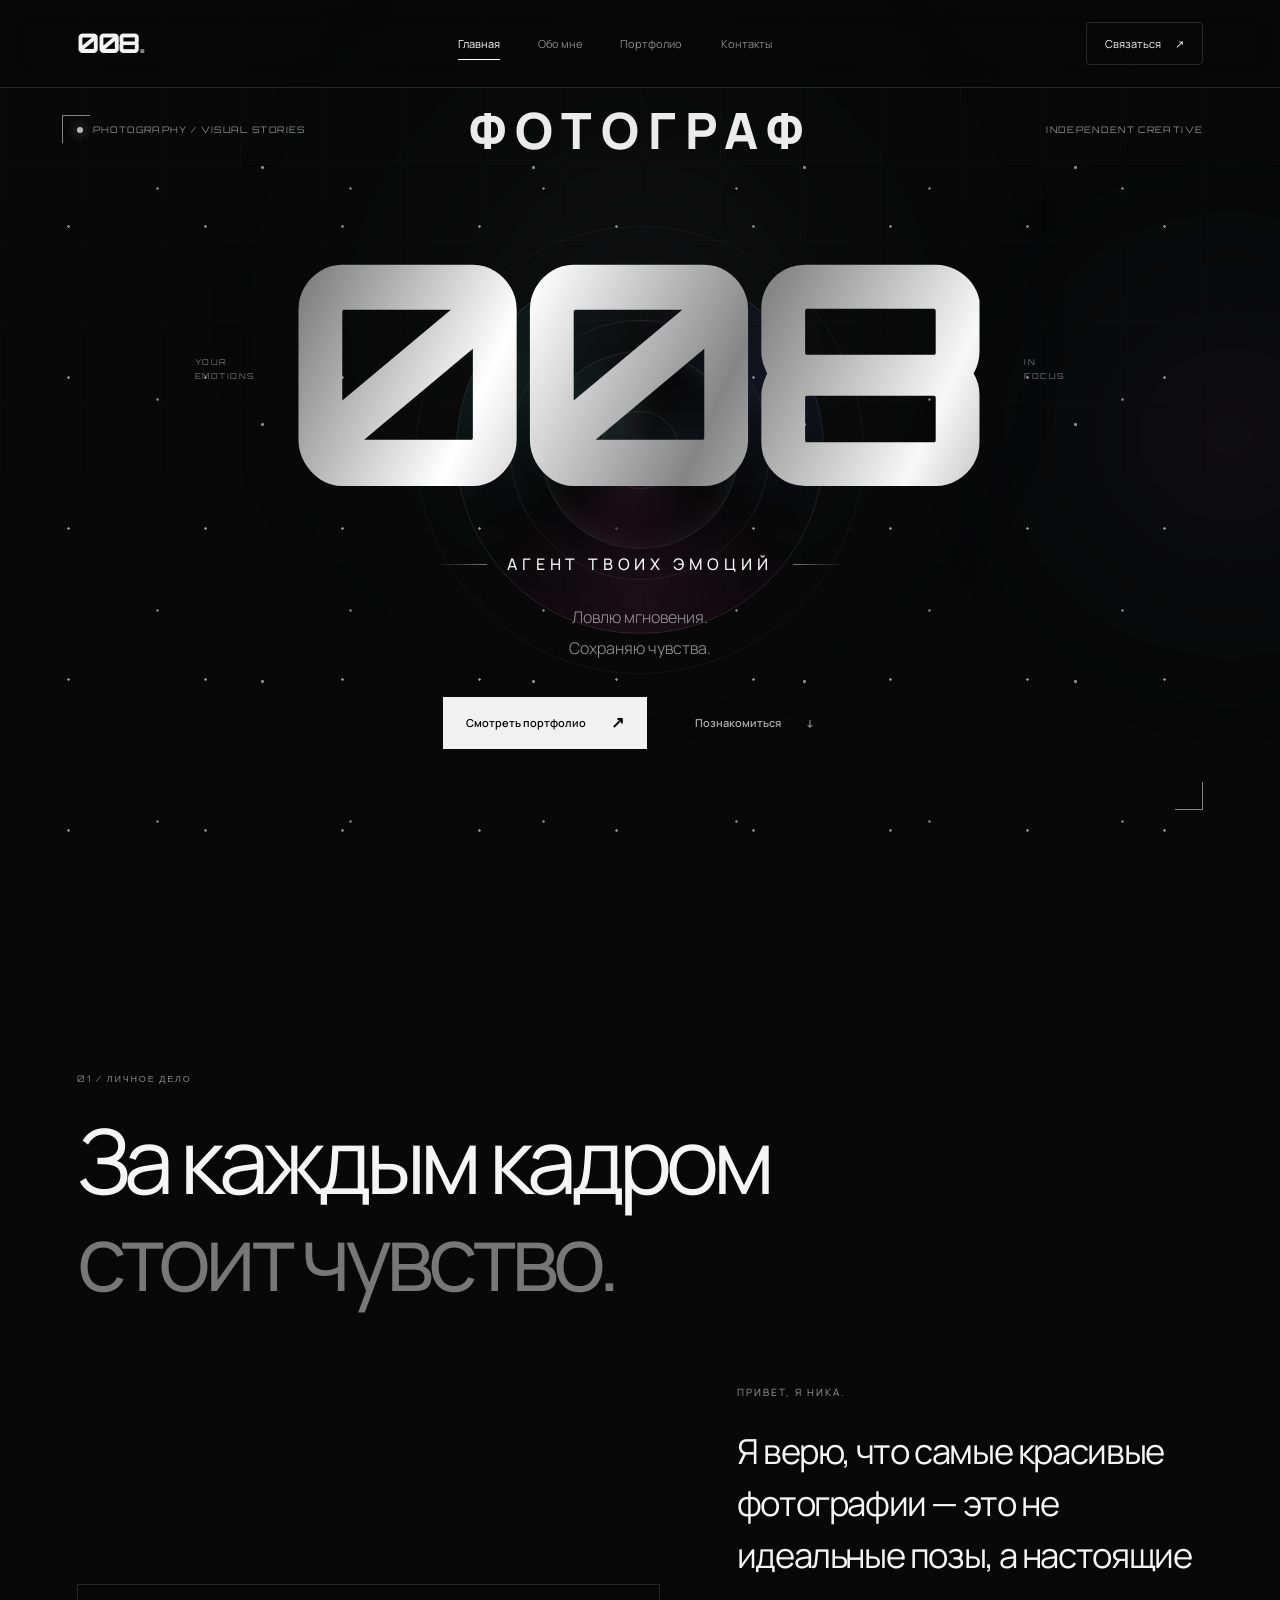
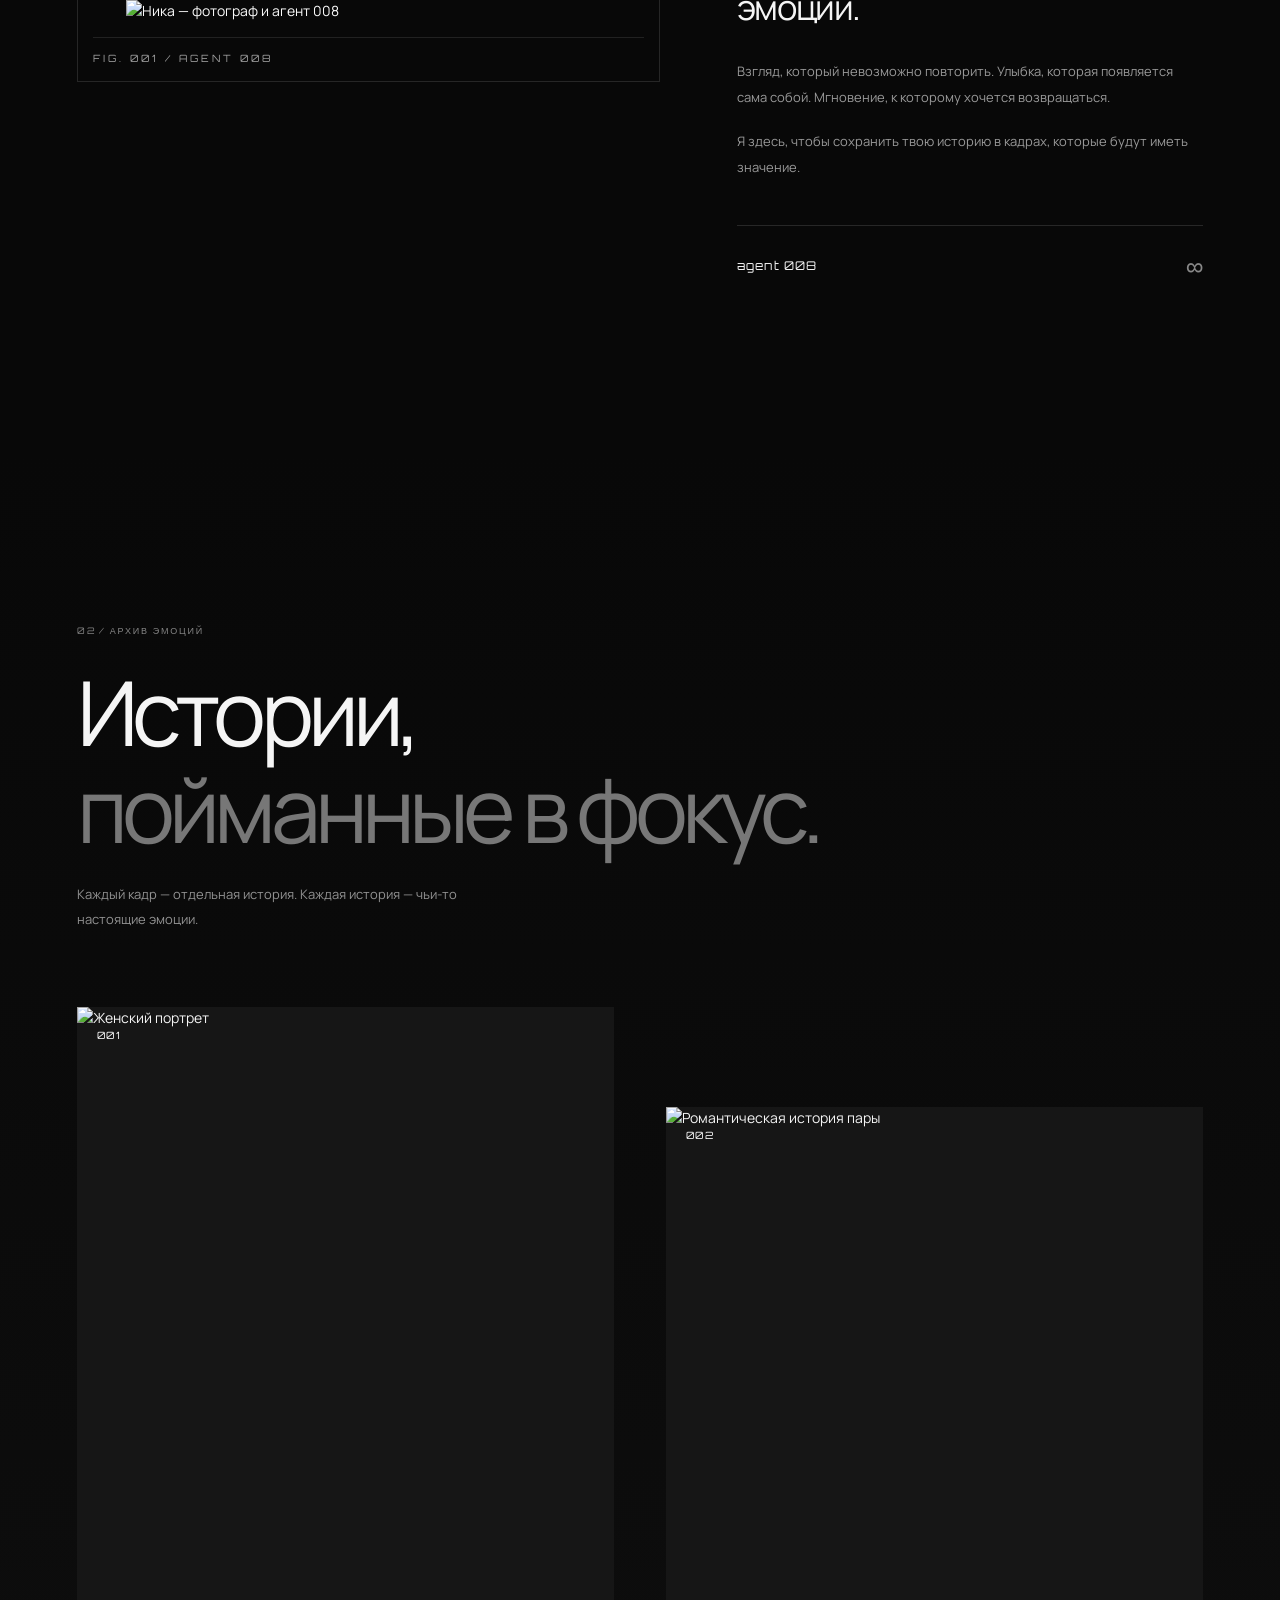
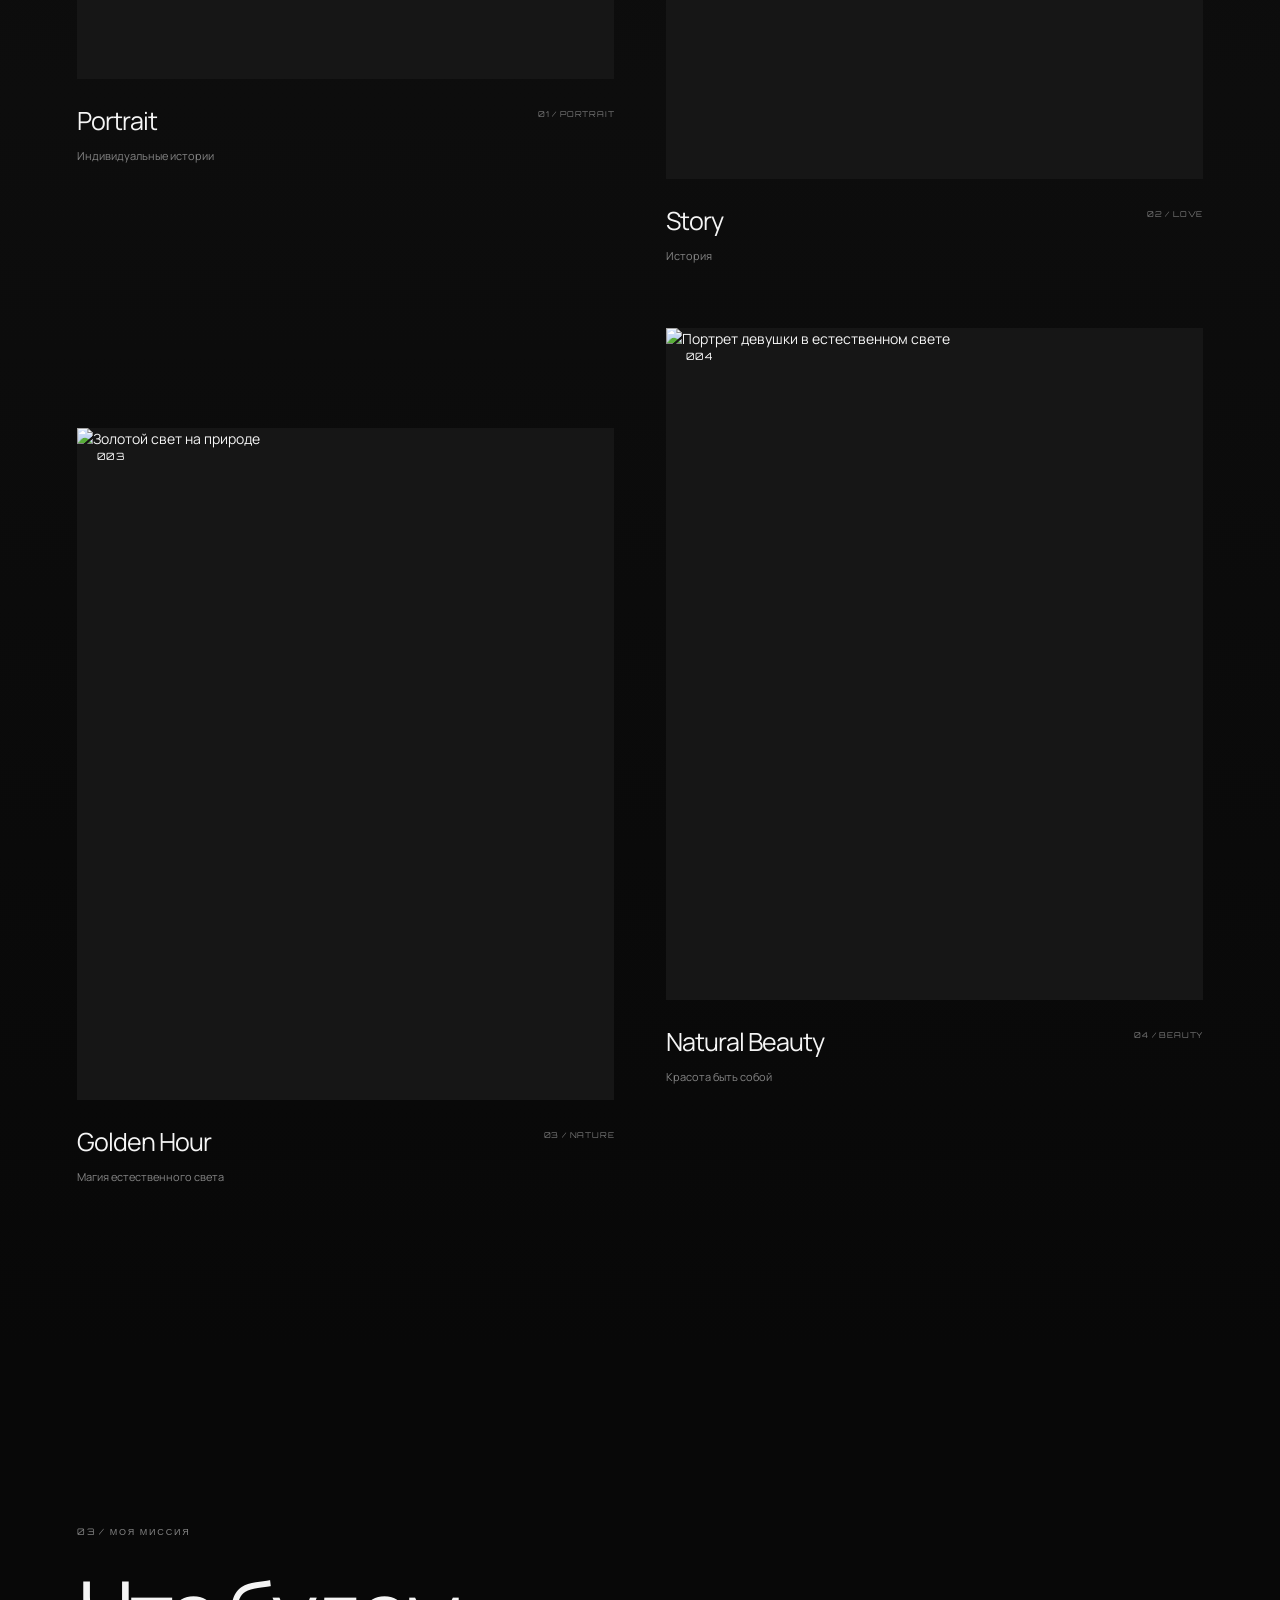
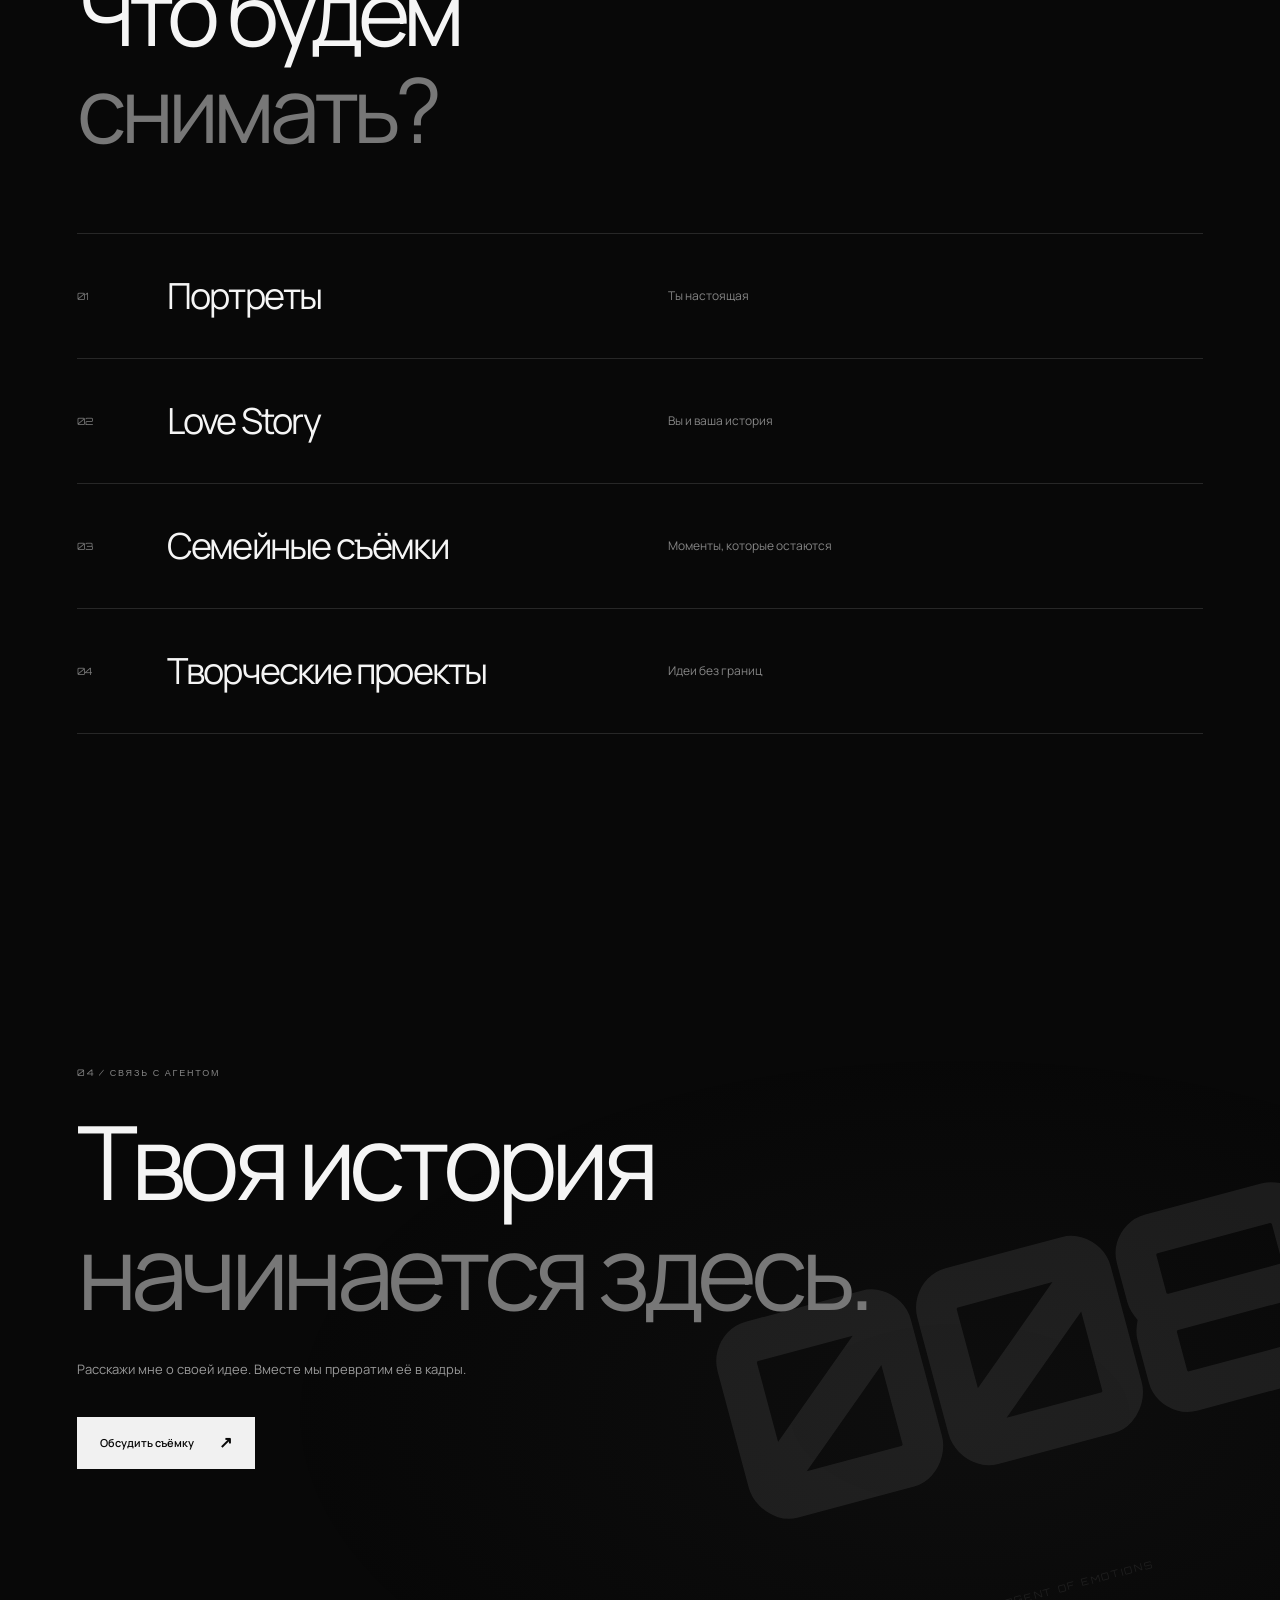
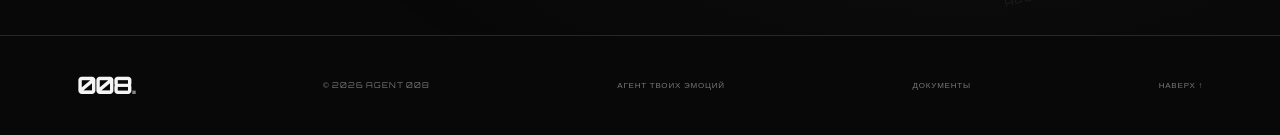
==== index.html @ 6557b05f "Add files via upload" ====
<!DOCTYPE html>
<html lang="ru">
<head>
    <meta charset="UTF-8">
    <meta name="viewport" content="width=device-width, initial-scale=1.0">

    <meta
        name="description"
        content="008 — Агент твоих эмоций. Фотография, портреты и истории в кадре."
    >

    <meta name="theme-color" content="#080808">

    <title>008 — Агент твоих эмоций</title>

    <link rel="stylesheet" href="style.css">

    <!-- ЭФФЕКТ ПРЕДПРОСМОТРА ФОТОГРАФИЙ -->
    <style>
        .portfolio .photo-card__image {
            overflow: hidden;
        }

        .portfolio .photo-card__image img {
            display: block;
            transform: scale(1);
            filter: none !important;
            opacity: 1 !important;
            transition: transform 0.5s cubic-bezier(0.2, 0.7, 0.2, 1);
        }

        /* Убираем затемняющий слой, если он предусмотрен стилями */
        .portfolio .photo-card__image::after {
            opacity: 0 !important;
        }

        /* Увеличение только при наведении мыши */
        @media (hover: hover) and (pointer: fine) {
            .portfolio .photo-card:hover .photo-card__image img {
                transform: scale(1.035);
                filter: none !important;
                opacity: 1 !important;
            }
        }

        /* На сенсорных устройствах эффект отключён */
        @media (hover: none), (pointer: coarse) {
            .portfolio .photo-card__image img {
                transform: none !important;
                filter: none !important;
                opacity: 1 !important;
                transition: none;
            }
        }
    </style>

    <!-- ШРИФТЫ -->
    <link rel="preconnect" href="https://fonts.googleapis.com">
    <link rel="preconnect" href="https://fonts.gstatic.com" crossorigin>

    <link
        href="https://fonts.googleapis.com/css2?family=Manrope:wght@300;400;500;600;700;800&family=Orbitron:wght@400;500;600;700;800&display=swap"
        rel="stylesheet"
    >

    <script src="script.js" defer></script>
</head>

<body>

    <!-- КОСМИЧЕСКИЙ ФОН -->
    <div class="space-background" aria-hidden="true">
        <div class="space-stars"></div>
        <div class="space-glow"></div>
        <div class="comets-container"></div>
    </div>

    <!-- ЭКРАН ЗАГРУЗКИ -->
    <div class="loader" id="loader" aria-hidden="true">
        <div class="loader__content">
            <span class="loader__number">008</span>
            <div class="loader__line"></div>
            <span class="loader__text">ИНИЦИАЛИЗАЦИЯ ОБЪЕКТИВА</span>
        </div>
    </div>

    <!-- СВЕТОВОЙ ЭФФЕКТ -->
    <div class="ambient-light" aria-hidden="true"></div>

    <div id="pageShell">

        <!-- ШАПКА САЙТА -->
        <header class="header" id="header">

            <a href="#home" class="header__logo" aria-label="008 — Главная">
                008<span>.</span>
            </a>

            <nav class="navigation" id="navigation">
                <a href="#home" class="navigation__link active">Главная</a>
                <a href="#about" class="navigation__link">Обо мне</a>
                <a href="portfolio.html" class="navigation__link">Портфолио</a>
                <a href="contact.html" class="navigation__link">Контакты</a>
            </nav>

            <a href="contact.html" class="header__button">
                Связаться <span>↗</span>
            </a>

            <button
                class="menu-toggle"
                id="menuToggle"
                aria-label="Открыть меню"
                aria-expanded="false"
                aria-controls="navigation"
            >
                <span></span>
                <span></span>
            </button>

        </header>

        <main>

            <!-- ГЛАВНЫЙ ЭКРАН -->
            <section class="hero" id="home">

                <div class="hero__grid" aria-hidden="true"></div>

                <div class="hero__corner hero__corner--left"></div>
                <div class="hero__corner hero__corner--right"></div>

                <div class="hero__topline reveal">

                    <span class="status">
                        <span class="status__dot"></span>
                        PHOTOGRAPHY / VISUAL STORIES
                    </span>

                    <span class="hero__profession">ФОТОГРАФ</span>

                    <span class="hero__edition">
                        INDEPENDENT CREATIVE
                    </span>

                </div>

                <div class="hero__main">

                    <div class="hero__number-wrap">

                        <span class="hero__side-note hero__side-note--left">
                            YOUR<br>EMOTIONS
                        </span>

                        <h1 class="hero__number" aria-label="Ноль ноль восемь">
                            008
                        </h1>

                        <span class="hero__side-note hero__side-note--right">
                            IN<br>FOCUS
                        </span>

                        <div class="hero__lens-flare" aria-hidden="true"></div>

                    </div>

                    <div class="hero__signature reveal">
                        <span class="hero__signature-line"></span>
                        <p>АГЕНТ ТВОИХ ЭМОЦИЙ</p>
                        <span class="hero__signature-line"></span>
                    </div>

                    <p class="hero__description reveal">
                        Ловлю мгновения.<br>
                        Сохраняю чувства.
                    </p>

                    <div class="hero__actions reveal">

                        <a href="#portfolio" class="button button--primary">
                            <span>Смотреть портфолио</span>
                            <span class="button__icon">↗</span>
                        </a>

                        <a href="#about" class="button button--text">
                            Познакомиться <span>↓</span>
                        </a>

                    </div>

                </div>

                <div class="lens" aria-hidden="true">

                    <div class="lens__ring lens__ring--outer"></div>
                    <div class="lens__ring lens__ring--middle"></div>
                    <div class="lens__ring lens__ring--inner"></div>

                    <div class="lens__glass">
                        <div class="lens__reflection"></div>
                        <div class="lens__iris"></div>
                    </div>

                    <div class="lens__spark"></div>

                </div>

                <div class="hero__bottomline reveal">

                    <span>MISSION № 008</span>

                    <a href="#portfolio" class="scroll-indicator">
                        <span>ЛИСТАЙ ВНИЗ</span>
                        <span class="scroll-indicator__arrow">↓</span>
                    </a>

                    <span>CAPTURE THE MOMENT</span>

                </div>

            </section>

            <!-- О БРЕНДЕ -->
            <section class="about section" id="about">

                <div class="section__heading reveal">

                    <span class="eyebrow">01 / ЛИЧНОЕ ДЕЛО</span>

                    <h2>
                        За каждым кадром<br>
                        <span>стоит чувство.</span>
                    </h2>

                </div>

                <div class="about__content">

                    <div class="about__visual reveal">

                        <div class="about__frame">

                            <img
                                class="about__photo"
                                src="images/agent.png"
                                alt="Ника — фотограф и агент 008"
                                loading="lazy"
                            >

                            <span class="about__frame-label">
                                FIG. 001 / AGENT 008
                            </span>

                        </div>

                    </div>

                    <div class="about__text reveal">

                        <span class="about__small-title">
                            ПРИВЕТ, Я НИКА.
                        </span>

                        <p class="about__lead">
                            Я верю, что самые красивые фотографии —
                            это не идеальные позы, а настоящие эмоции.
                        </p>

                        <p class="about__paragraph">
                            Взгляд, который невозможно повторить.
                            Улыбка, которая появляется сама собой.
                            Мгновение, к которому хочется возвращаться.
                        </p>

                        <p class="about__paragraph">
                            Я здесь, чтобы сохранить твою историю
                            в кадрах, которые будут иметь значение.
                        </p>

                        <div class="about__signature">
                            <span>agent 008</span>
                            <span class="about__signature-symbol">∞</span>
                        </div>

                    </div>

                </div>

            </section>

            <!-- ПОРТФОЛИО -->
            <section class="portfolio section" id="portfolio">

                <div class="section__heading reveal">

                    <span class="eyebrow">02 / АРХИВ ЭМОЦИЙ</span>

                    <h2>
                        Истории,<br>
                        <span>пойманные в фокус.</span>
                    </h2>

                    <p class="section__description">
                        Каждый кадр — отдельная история.
                        Каждая история — чьи-то настоящие эмоции.
                    </p>

                </div>

                <div class="portfolio__grid">

                    <!-- ФОТОГРАФИЯ 1 -->
                    <article class="photo-card photo-card--large reveal">

                        <div class="photo-card__image">

                            <img
                                src="images/1.png"
                                alt="Женский портрет"
                                loading="lazy"
                            >

                            <span class="photo-card__index">001</span>

                        </div>

                        <div class="photo-card__info">

                            <div>
                                <h3>Portrait</h3>
                                <p>Индивидуальные истории</p>
                            </div>

                            <span class="photo-card__category">
                                01 / PORTRAIT
                            </span>

                        </div>

                    </article>

                    <!-- ФОТОГРАФИЯ 2 -->
                    <article class="photo-card photo-card--small reveal">

                        <div class="photo-card__image">

                            <img
                                src="images/2.png"
                                alt="Романтическая история пары"
                                loading="lazy"
                            >

                            <span class="photo-card__index">002</span>

                        </div>

                        <div class="photo-card__info">

                            <div>
                                <h3>Story</h3>
                                <p>История</p>
                            </div>

                            <span class="photo-card__category">
                                02 / LOVE
                            </span>

                        </div>

                    </article>

                    <!-- ФОТОГРАФИЯ 3 -->
                    <article class="photo-card photo-card--small reveal">

                        <div class="photo-card__image">

                            <img
                                src="images/12.png"
                                alt="Золотой свет на природе"
                                loading="lazy"
                            >

                            <span class="photo-card__index">003</span>

                        </div>

                        <div class="photo-card__info">

                            <div>
                                <h3>Golden Hour</h3>
                                <p>Магия естественного света</p>
                            </div>

                            <span class="photo-card__category">
                                03 / NATURE
                            </span>

                        </div>

                    </article>

                    <!-- ФОТОГРАФИЯ 4 -->
                    <article class="photo-card photo-card--large reveal">

                        <div class="photo-card__image">

                            <img
                                src="images/3.png"
                                alt="Портрет девушки в естественном свете"
                                loading="lazy"
                            >

                            <span class="photo-card__index">004</span>

                        </div>

                        <div class="photo-card__info">

                            <div>
                                <h3>Natural Beauty</h3>
                                <p>Красота быть собой</p>
                            </div>

                            <span class="photo-card__category">
                                04 / BEAUTY
                            </span>

                        </div>

                    </article>

                </div>

            </section>

            <!-- НАПРАВЛЕНИЯ СЪЁМОК -->
            <section class="services section" id="services">

                <div class="section__heading reveal">

                    <span class="eyebrow">03 / МОЯ МИССИЯ</span>

                    <h2>
                        Что будем<br>
                        <span>снимать?</span>
                    </h2>

                </div>

                
<div class="services__list">

    <div class="service reveal">
        <span class="service__number">01</span>
        <span class="service__name">Портреты</span>
        <span class="service__description">Ты настоящая</span>
    </div>

    <div class="service reveal">
        <span class="service__number">02</span>
        <span class="service__name">Love Story</span>
        <span class="service__description">Вы и ваша история</span>
    </div>

    <div class="service reveal">
        <span class="service__number">03</span>
        <span class="service__name">Семейные съёмки</span>
        <span class="service__description">
            Моменты, которые остаются
        </span>
    </div>

    <div class="service reveal">
        <span class="service__number">04</span>
        <span class="service__name">Творческие проекты</span>
        <span class="service__description">Идеи без границ</span>
    </div>

</div>


            </section>

            <!-- КОНТАКТЫ -->
            <section class="contact section" id="contact">

                <span class="eyebrow reveal">
                    04 / СВЯЗЬ С АГЕНТОМ
                </span>

                <div class="contact__main reveal">

                    <h2>
                        Твоя история<br>
                        <span>начинается здесь.</span>
                    </h2>

                    <p>
                        Расскажи мне о своей идее.
                        Вместе мы превратим её в кадры.
                    </p>

                    <a
                        href="contact.html"
                        class="button button--primary contact__button"
                    >
                        <span>Обсудить съёмку</span>
                        <span class="button__icon">↗</span>
                    </a>

                </div>

                <div class="contact__stamp" aria-hidden="true">
                    <span>008</span>
                    <span>AGENT OF EMOTIONS</span>
                </div>

            </section>

        </main>

        <!-- ПОДВАЛ -->
        <footer class="footer">

            <a href="#home" class="footer__logo">
                008<span>.</span>
            </a>

            <p class="footer__copyright">
                © <span id="currentYear"></span> AGENT 008
            </p>

            <p class="footer__tagline">
                АГЕНТ ТВОИХ ЭМОЦИЙ
            </p>

            <a href="documents.html" class="footer__legal">
                ДОКУМЕНТЫ
            </a>

            <a href="#home" class="footer__top">
                НАВЕРХ ↑
            </a>

        </footer>

    </div>

</body>
</html>
---- style.css ----
/* =====================================================
   AGENT 008
   ГЛАВНЫЙ ФАЙЛ ДИЗАЙНА

   Здесь можно менять:
   цвета, размеры, шрифты, расстояния и эффекты.
===================================================== */


/* =====================================================
   01. ГЛАВНЫЕ НАСТРОЙКИ
===================================================== */

:root {

    /* ЦВЕТА */

    --color-background: #080808;
    --color-surface: #111111;
    --color-surface-light: #1a1a1a;

    --color-text: #f5f5f5;
    --color-text-muted: #8d8d8d;

    --color-accent: #d9d9d9;
    --color-border: rgba(255, 255, 255, 0.13);


    /* ШРИФТЫ */

    --font-main: "Manrope", sans-serif;
    --font-display: "Orbitron", sans-serif;


    /* РАЗМЕРЫ */

    --page-padding: clamp(20px, 6vw, 100px);

    --header-height: 88px;

    --content-width: 1440px;


    /* СКРУГЛЕНИЯ */

    --radius-small: 4px;
    --radius-medium: 12px;
    --radius-large: 24px;


    /* АНИМАЦИИ */

    --transition-fast: 0.25s ease;
    --transition-medium: 0.5s ease;
    --transition-slow: 0.9s cubic-bezier(0.2, 0.7, 0.2, 1);


    /* НАСТРОЙКИ ОБЪЕКТА: ЦИФРЫ 008 */

    --number-size: clamp(110px, 24vw, 340px);

    --number-spacing: -0.08em;


    /* НАСТРОЙКИ ОБЪЕКТА: ОБЪЕКТИВ */

    --lens-size: clamp(180px, 35vw, 480px);

    --lens-opacity: 0.65;

    --lens-speed: 12s;


    /* СВЕЧЕНИЕ */

    --glow-opacity: 0.45;

}


/* =====================================================
   02. СБРОС СТИЛЕЙ
===================================================== */

* {
    margin: 0;
    padding: 0;
    box-sizing: border-box;
}

html {
    scroll-behavior: smooth;
    scroll-padding-top: var(--header-height);
}

body {

    background: var(--color-background);

    color: var(--color-text);

    font-family: var(--font-main);

    font-size: 14px;

    line-height: 1.6;

    overflow-x: hidden;

    -webkit-font-smoothing: antialiased;

}

body.menu-open {
    overflow: hidden;
}

a {
    color: inherit;
    text-decoration: none;
}

button {
    font: inherit;
}

button,
a {
    -webkit-tap-highlight-color: transparent;
}

button:focus-visible,
a:focus-visible {
    outline: 2px solid white;
    outline-offset: 5px;
}

img {
    display: block;
    max-width: 100%;
}

::selection {
    background: white;
    color: black;
}


/* =====================================================
   03. ЭКРАН ЗАГРУЗКИ
===================================================== */

.loader {

    position: fixed;

    inset: 0;

    z-index: 9999;

    display: grid;

    place-items: center;

    background: #050505;

    transition:
        opacity 0.8s ease,
        visibility 0.8s ease;

}

.loader.is-hidden {

    opacity: 0;

    visibility: hidden;

    pointer-events: none;

}

.loader__content {

    display: flex;

    flex-direction: column;

    align-items: center;

    gap: 22px;

}

.loader__number {

    font-family: var(--font-display);

    font-size: clamp(60px, 15vw, 130px);

    font-weight: 800;

    letter-spacing: -0.09em;

    padding-right: 0.09em;

    color: #e9e9e9;

    background:
        linear-gradient(
            120deg,
            #656565 0%,
            #ffffff 22%,
            #777777 38%,
            #ffffff 50%,
            #888888 68%,
            #f5f5f5 82%,
            #5c5c5c 100%
        );

    background-size: 250% 100%;

    -webkit-background-clip: text;

    background-clip: text;

    -webkit-text-fill-color: transparent;

    animation: chromeFlow 3s linear infinite;

}

.loader__line {

    width: 180px;

    height: 1px;

    background: rgba(255, 255, 255, 0.15);

    overflow: hidden;

    position: relative;

}

.loader__line::after {

    content: "";

    position: absolute;

    inset: 0;

    background: white;

    transform: translateX(-100%);

    animation: loadingLine 1.2s ease forwards;

}

.loader__text {

    font-family: var(--font-display);

    font-size: 9px;

    letter-spacing: 0.22em;

    color: var(--color-text-muted);

}


/* =====================================================
   04. ОБЩИЕ СВЕТОВЫЕ ЭФФЕКТЫ
===================================================== */

.ambient-light {

    position: fixed;

    z-index: -1;

    top: 15%;

    right: -250px;

    width: 600px;

    height: 600px;

    border-radius: 50%;

    background:
        radial-gradient(
            circle,
            rgba(94, 70, 110, 0.09) 0%,
            rgba(52, 80, 110, 0.04) 35%,
            transparent 70%
        );

    filter: blur(30px);

    pointer-events: none;

}


/* =====================================================
   05. ШАПКА
===================================================== */

.header {

    position: fixed;

    top: 0;

    left: 0;

    width: 100%;

    height: var(--header-height);

    padding: 0 var(--page-padding);

    display: flex;

    align-items: center;

    justify-content: space-between;

    border-bottom: 1px solid var(--color-border);

    z-index: 100;

    background: rgba(8, 8, 8, 0.861);

    backdrop-filter: blur(15px);

}

.header__logo {

    font-family: var(--font-display);

    font-size: 27px;

    font-weight: 800;

    letter-spacing: -0.08em;

}

.header__logo span,
.footer__logo span {
    color: #858585;
}

.navigation {

    display: flex;

    align-items: center;

    gap: clamp(18px, 3vw, 48px);

}

.navigation__link {

    position: relative;

    color: var(--color-text-muted);

    font-size: 11px;

    transition: color var(--transition-fast);

}

.navigation__link::after {

    content: "";

    position: absolute;

    left: 0;

    bottom: -8px;

    width: 100%;

    height: 1px;

    background: white;

    transform: scaleX(0);

    transform-origin: right;

    transition: transform var(--transition-fast);

}

.navigation__link:hover,
.navigation__link.active {

    color: white;

}

.navigation__link:hover::after,
.navigation__link.active::after {

    transform: scaleX(1);

    transform-origin: left;

}

.header__button {

    display: flex;

    align-items: center;

    gap: 14px;

    padding: 12px 18px;

    border: 1px solid var(--color-border);

    border-radius: var(--radius-small);

    font-size: 11px;

    transition:
        background var(--transition-fast),
        color var(--transition-fast),
        border-color var(--transition-fast);

}

.header__button span {

    transition: transform var(--transition-fast);

}

.header__button:hover {

    color: black;

    background: white;

    border-color: white;

}

.header__button:hover span {

    transform: translate(3px, -3px);

}

.menu-toggle {

    display: none;

    border: none;

    background: none;

    color: white;

    cursor: pointer;

}


/* =====================================================
   06. ГЛАВНЫЙ ЭКРАН
===================================================== */

.hero {

    min-height: 100svh;

    position: relative;

    display: flex;

    flex-direction: column;

    justify-content: space-between;

    padding:
        calc(var(--header-height) + 35px)
        var(--page-padding)
        28px;

    overflow: hidden;

    isolation: isolate;

}

.hero__grid {

    position: absolute;

    inset: 0;

    z-index: -2;

    background-image:
        linear-gradient(
            rgba(255, 255, 255, 0.025) 1px,
            transparent 1px
        ),
        linear-gradient(
            90deg,
            rgba(255, 255, 255, 0.025) 1px,
            transparent 1px
        );

    background-size: 80px 80px;

    mask-image:
        linear-gradient(
            to bottom,
            black,
            transparent 90%
        );

    pointer-events: none;

}

.hero__corner {

    position: absolute;

    width: 28px;

    height: 28px;

    opacity: 0.5;

    pointer-events: none;

}

.hero__corner--left {
    left: calc(var(--page-padding) - 15px);
    top: 115px;

    border-top: 1px solid white;
    border-left: 1px solid white;
}

.hero__corner--right {

    right: var(--page-padding);

    bottom: 90px;

    border-right: 1px solid white;

    border-bottom: 1px solid white;

}

.hero__topline,
.hero__bottomline {

    position: relative;

    z-index: 2;

    display: flex;

    justify-content: space-between;

    align-items: center;

    gap: 20px;

    font-family: var(--font-display);

    font-size: 9px;

    letter-spacing: 0.15em;

    color: var(--color-text-muted);

}

.status {

    display: flex;

    align-items: center;

    gap: 10px;

}

.status__dot {

    width: 6px;

    height: 6px;

    border-radius: 50%;

    background: #b7b7b7;

    box-shadow: 0 0 12px rgba(255, 255, 255, 0.6);

    animation: statusPulse 2s ease-in-out infinite;

}

.hero__main {

    width: 100%;

    max-width: var(--content-width);

    margin: 55px auto 65px;

    position: relative;

    z-index: 2;

    text-align: center;

}

.hero__number-wrap {

    position: relative;

    display: inline-flex;

    justify-content: center;

    align-items: center;

    margin-bottom: 15px;

}

.hero__number {

    position: relative;

    z-index: 1;

    font-family: var(--font-display);

    font-size: var(--number-size);

    font-weight: 800;

    line-height: 0.95;

    letter-spacing: var(--number-spacing);

    padding-right: 0.08em;

    color: #d9d9d9;

    background:
        linear-gradient(
            115deg,
            #626262 0%,
            #ffffff 15%,
            #858585 28%,
            #f8f8f8 40%,
            #777777 51%,
            #ffffff 65%,
            #777777 80%,
            #eeeeee 100%
        );

    background-size: 240% 100%;

    -webkit-background-clip: text;

    background-clip: text;

    -webkit-text-fill-color: transparent;

    filter:
        drop-shadow(0 0 1px rgba(255, 255, 255, 0.4))
        drop-shadow(0 15px 40px rgba(255, 255, 255, 0.05));

    animation:
        chromeFlow 8s linear infinite,
        numberAppear 1.2s cubic-bezier(0.16, 1, 0.3, 1) both;

}

.hero__side-note {

    position: absolute;

    top: 50%;

    z-index: 2;

    font-family: var(--font-display);

    font-size: 8px;

    line-height: 1.8;

    letter-spacing: 0.18em;

    color: #777;

    text-align: left;

}

.hero__side-note--left {

    right: calc(100% + 25px);

    transform: translateY(-50%);

}

.hero__side-note--right {

    left: calc(100% + 25px);

    transform: translateY(-50%);

}

.hero__lens-flare {

    position: absolute;

    z-index: 3;

    top: 45%;

    left: 0;

    width: 100%;

    height: 2px;

    background:
        linear-gradient(
            90deg,
            transparent,
            rgba(255, 255, 255, 0.8),
            transparent
        );

    filter: blur(2px);

    opacity: 0;

    pointer-events: none;

    animation: lensFlare 1.5s ease 1.2s forwards;

}

.hero__signature {

    display: flex;

    justify-content: center;

    align-items: center;

    gap: 20px;

    margin-top: 22px;

}

.hero__signature p {

    font-size: clamp(12px, 1.3vw, 16px);

    font-weight: 500;

    letter-spacing: 0.3em;

}

.hero__signature-line {

    display: block;

    width: clamp(20px, 4vw, 65px);

    height: 1px;

    background: linear-gradient(
        90deg,
        transparent,
        #777
    );

}

.hero__signature-line:last-child {

    transform: rotate(180deg);

}

.hero__description {

    margin-top: 25px;

    font-size: clamp(13px, 1.5vw, 16px);

    line-height: 1.9;

    color: #999;

    font-weight: 300;

}

.hero__actions {

    margin-top: 34px;

    display: flex;

    justify-content: center;

    align-items: center;

    gap: 25px;

}


/* =====================================================
   07. КНОПКИ
===================================================== */

.button {

    min-height: 52px;

    display: inline-flex;

    align-items: center;

    justify-content: center;

    gap: 25px;

    padding: 0 22px;

    font-size: 11px;

    font-weight: 600;

    border: 1px solid transparent;

    cursor: pointer;

    transition:
        transform var(--transition-fast),
        background var(--transition-fast),
        color var(--transition-fast),
        border-color var(--transition-fast);

}

.button:hover {

    transform: translateY(-3px);

}

.button:active {

    transform: translateY(-1px) scale(0.98);

}

.button--primary {

    position: relative;

    overflow: hidden;

    color: #080808;

    background: #f1f1f1;

    border-color: #f1f1f1;

}

.button--primary::before {

    content: "";

    position: absolute;

    top: -100%;

    left: -60%;

    width: 35%;

    height: 300%;

    background: rgba(255, 255, 255, 0.8);

    transform: rotate(25deg);

    transition: left 0.6s ease;

}

.button--primary:hover::before {

    left: 130%;

}

.button--primary > span {

    position: relative;

    z-index: 1;

}

.button__icon {

    font-size: 16px;

    transition: transform var(--transition-fast);

}

.button--primary:hover .button__icon {

    transform: translate(3px, -3px);

}

.button--text {

    color: #aaa;

    background: transparent;

    border-color: transparent;

}

.button--text:hover {

    color: white;

}

.button--text span {

    transition: transform var(--transition-fast);

}

.button--text:hover span {

    transform: translateY(3px);

}


/* =====================================================
   08. ОБЪЕКТИВ
===================================================== */

.lens {

    position: absolute;

    z-index: -1;

    top: 50%;

    left: 50%;

    width: var(--lens-size);

    aspect-ratio: 1;

    opacity: var(--lens-opacity);

    transform: translate(-50%, -50%);

    pointer-events: none;

    animation: lensFloat 8s ease-in-out infinite;

}

.lens__ring {

    position: absolute;

    inset: 0;

    border-radius: 50%;

}

.lens__ring--outer {

    border: 1px solid rgba(255, 255, 255, 0.08);

    box-shadow:
        0 0 50px rgba(255, 255, 255, 0.02),
        inset 0 0 50px rgba(255, 255, 255, 0.02);

}

.lens__ring--middle {

    inset: 9%;

    border: 1px solid rgba(255, 255, 255, 0.13);

    background:
        conic-gradient(
            from 0deg,
            transparent,
            rgba(100, 130, 255, 0.13),
            transparent,
            rgba(255, 100, 190, 0.12),
            transparent,
            rgba(80, 230, 220, 0.12),
            transparent
        );

    animation: lensRotate 30s linear infinite;

}

.lens__ring--inner {

    inset: 21%;

    border: 1px solid rgba(255, 255, 255, 0.12);

    box-shadow:
        inset 0 0 35px rgba(255, 255, 255, 0.025),
        0 0 35px rgba(255, 255, 255, 0.02);

}

.lens__glass {

    position: absolute;

    inset: 28%;

    overflow: hidden;

    border-radius: 50%;

    border: 1px solid rgba(255, 255, 255, 0.15);

    background:
        radial-gradient(
            circle at 35% 30%,
            rgba(255, 255, 255, 0.12),
            transparent 25%
        ),
        radial-gradient(
            circle at center,
            #111 0%,
            #070707 55%,
            #171717 100%
        );

    box-shadow:
        inset 0 0 30px rgba(255, 255, 255, 0.06),
        0 0 60px rgba(0, 0, 0, 0.6);

}

.lens__reflection {

    position: absolute;

    inset: -50%;

    background:
        conic-gradient(
            from 30deg,
            transparent 0deg,
            rgba(90, 130, 255, 0.1) 60deg,
            transparent 90deg,
            rgba(255, 80, 190, 0.12) 170deg,
            transparent 210deg,
            rgba(80, 255, 230, 0.1) 280deg,
            transparent 320deg
        );

    filter: blur(12px);

    animation: lensRotate var(--lens-speed) linear infinite;

}

.lens__iris {

    position: absolute;

    inset: 30%;

    border-radius: 50%;

    border: 1px solid rgba(255, 255, 255, 0.13);

    box-shadow: 0 0 25px rgba(255, 255, 255, 0.04);

}

.lens__spark {

    position: absolute;

    top: 24%;

    right: 18%;

    width: 5px;

    height: 5px;

    border-radius: 50%;

    background: white;

    box-shadow:
        0 0 10px white,
        0 0 25px rgba(180, 200, 255, 0.8);

    animation: sparkPulse 3s ease-in-out infinite;

}


/* =====================================================
   09. НИЖНЯЯ ПОЛОСА ГЛАВНОГО ЭКРАНА
===================================================== */

.scroll-indicator {

    display: flex;

    align-items: center;

    gap: 12px;

    color: #aaa;

    transition: color var(--transition-fast);

}

.scroll-indicator:hover {

    color: white;

}

.scroll-indicator__arrow {

    font-size: 17px;

    animation: arrowBounce 1.5s ease-in-out infinite;

}


/* =====================================================
   10. ОБЩИЕ СЕКЦИИ
===================================================== */

.section {

    position: relative;

    padding:
        clamp(100px, 13vw, 190px)
        var(--page-padding);

}

.section__heading {

    max-width: var(--content-width);

    margin: 0 auto 75px;

}

.eyebrow {

    display: inline-block;

    margin-bottom: 25px;

    font-family: var(--font-display);

    font-size: 9px;

    letter-spacing: 0.2em;

    color: #858585;

}

.section__heading h2,
.contact__main h2 {

    font-size: clamp(42px, 7vw, 100px);

    font-weight: 400;

    line-height: 1.08;

    letter-spacing: -0.065em;

}

.section__heading h2 span,
.contact__main h2 span {

    color: #777;

}

.section__description {

    max-width: 420px;

    margin-top: 25px;

    color: #929292;

    font-size: 13px;

    line-height: 1.9;

}


/* =====================================================
   11. ОБО МНЕ
===================================================== */

.about__content {
    max-width: var(--content-width);
    width: 100%;
    margin: 0 auto;

    display: grid;
    grid-template-columns: minmax(0, 1fr) minmax(0, 0.8fr);

    align-items: center;
    gap: clamp(30px, 6vw, 90px);
}

.about__visual {
    width: 100%;
    min-width: 0;
}

.about__text {
    width: 100%;
    max-width: 500px;
    min-width: 0;
    justify-self: start;
}


.about__frame {

    position: relative;

    padding: 15px;

    border: 1px solid var(--color-border);

}

.about__placeholder {

    aspect-ratio: 4 / 5;

    display: flex;

    flex-direction: column;

    align-items: center;

    justify-content: center;

    gap: 15px;

    overflow: hidden;

    background:
        radial-gradient(
            ellipse at 50% 30%,
            rgba(255, 255, 255, 0.1),
            transparent 60%
        ),
        linear-gradient(
            145deg,
            #252525,
            #0b0b0b 65%
        );

}

.about__placeholder-number {

    font-family: var(--font-display);

    font-size: clamp(70px, 12vw, 140px);

    font-weight: 800;

    letter-spacing: -0.1em;

    color: #d9d9d9;

    opacity: 0.7;

}

.about__placeholder-text {

    text-align: center;

    font-family: var(--font-display);

    font-size: 9px;

    letter-spacing: 0.2em;

    color: #777;

}

.about__frame-label {

    display: block;

    padding-top: 14px;

    font-family: var(--font-display);

    font-size: 8px;

    letter-spacing: 0.13em;

    color: #777;

}

.about__text {

    max-width: 500px;

}

.about__small-title {

    display: inline-block;

    margin-bottom: 25px;

    font-size: 10px;

    letter-spacing: 0.2em;

    color: #999;

}

.about__lead {

    margin-bottom: 25px;

    font-size: clamp(22px, 2.7vw, 35px);

    line-height: 1.5;

    letter-spacing: -0.04em;

}

.about__paragraph {

    margin-bottom: 18px;

    color: #999;

    font-size: 13px;

    line-height: 2;

}

.about__signature {

    display: flex;

    justify-content: space-between;

    align-items: center;

    margin-top: 45px;

    padding-top: 20px;

    border-top: 1px solid var(--color-border);

}

.about__signature > span:first-child {

    font-family: var(--font-display);

    font-size: 12px;

    letter-spacing: 0.1em;

}

.about__signature-symbol {

    font-size: 25px;

    color: #888;

}


/* =====================================================
   12. ПОРТФОЛИО
===================================================== */

.portfolio {

    background:
        linear-gradient(
            180deg,
            #080808 0%,
            #0d0d0d 50%,
            #080808 100%
        );

}

.portfolio__grid {

    max-width: var(--content-width);

    margin: 0 auto;

    display: grid;

    grid-template-columns: repeat(2, minmax(0, 1fr));

    gap: clamp(30px, 5vw, 75px) clamp(20px, 4vw, 55px);

}

.photo-card {

    min-width: 0;

}

.photo-card--large {

    margin-top: 0;

}

.photo-card--small {

    margin-top: 100px;

}

.photo-card__image {

    position: relative;

    overflow: hidden;

    aspect-ratio: 4 / 5;

    background: #161616;

}

.photo-card--small .photo-card__image {

    aspect-ratio: 4 / 5;

}

.photo-card__image img {

    width: 100%;

    height: 100%;

    object-fit: cover;

    filter: saturate(0.75) brightness(0.8);

    transform: scale(1.001);

    transition:
        transform 1s cubic-bezier(0.2, 0.7, 0.2, 1),
        filter 0.7s ease;

}

.photo-card__image::after {

    content: "";

    position: absolute;

    inset: 0;

    background:
        linear-gradient(
            180deg,
            transparent 55%,
            rgba(0, 0, 0, 0.35)
        );

    pointer-events: none;

}

.photo-card:hover .photo-card__image img {

    transform: scale(1.055);

    filter: saturate(1) brightness(1);

}

.photo-card__index {

    position: absolute;

    top: 20px;

    left: 20px;

    z-index: 2;

    font-family: var(--font-display);

    font-size: 10px;

    letter-spacing: 0.15em;

    color: white;

}

.photo-card__zoom {

    position: absolute;

    right: 20px;

    bottom: 20px;

    z-index: 2;

    width: 38px;

    height: 38px;

    display: grid;

    place-items: center;

    border: 1px solid rgba(255, 255, 255, 0.6);

    border-radius: 50%;

    background: rgba(0, 0, 0, 0.15);

    backdrop-filter: blur(8px);

    transition:
        background var(--transition-fast),
        color var(--transition-fast);

}

.photo-card:hover .photo-card__zoom {

    color: black;

    background: white;

}

.photo-card__info {

    display: flex;

    align-items: flex-start;

    justify-content: space-between;

    gap: 15px;

    padding-top: 22px;

}

.photo-card__info h3 {

    font-size: clamp(18px, 2vw, 25px);

    font-weight: 400;

    letter-spacing: -0.04em;

}

.photo-card__info p {

    margin-top: 6px;

    color: #858585;

    font-size: 11px;

}

.photo-card__category {

    padding-top: 7px;

    font-family: var(--font-display);

    font-size: 8px;

    letter-spacing: 0.1em;

    color: #777;

    white-space: nowrap;

}

.portfolio__note {

    max-width: var(--content-width);

    margin: 70px auto 0;

    padding: 20px;

    display: flex;

    align-items: center;

    gap: 15px;

    border: 1px solid var(--color-border);

    color: #999;

    font-size: 11px;

}

.portfolio__note-symbol {

    font-size: 20px;

    color: #ddd;

}


/* =====================================================
   13. НАПРАВЛЕНИЯ СЪЁМОК
===================================================== */

.services__list {

    max-width: var(--content-width);

    margin: 0 auto;

    border-top: 1px solid var(--color-border);

}

.service {

    min-height: 125px;

    display: grid;

    grid-template-columns: 70px 1fr 1fr 35px;

    align-items: center;

    gap: 20px;

    border-bottom: 1px solid var(--color-border);

    transition:
        padding var(--transition-medium),
        background var(--transition-medium);

}

.service:hover {

    padding-left: 20px;

    padding-right: 20px;

    background: rgba(255, 255, 255, 0.025);

}

.service__number {

    font-family: var(--font-display);

    font-size: 10px;

    color: #777;

}

.service__name {

    font-size: clamp(20px, 3vw, 36px);

    font-weight: 400;

    letter-spacing: -0.05em;

}

.service__description {

    color: #858585;

    font-size: 12px;

}

.service__arrow {

    font-size: 21px;

    text-align: right;

    transition: transform var(--transition-fast);

}

.service:hover .service__arrow {

    transform: translate(4px, -4px);

}


/* =====================================================
   14. КОНТАКТЫ
===================================================== */

.contact {

    min-height: 75vh;

    display: flex;

    flex-direction: column;

    justify-content: center;

    overflow: hidden;

    background:
        radial-gradient(
            ellipse at 75% 70%,
            rgba(100, 100, 100, 0.07),
            transparent 50%
        );

}

.contact__main {

    position: relative;

    z-index: 2;

    max-width: var(--content-width);

    width: 100%;

    margin: 0 auto;

}

.contact__main h2 {

    font-size: clamp(45px, 8vw, 115px);

}

.contact__main > p {

    margin-top: 30px;

    max-width: 400px;

    color: #999;

    font-size: 13px;

    line-height: 1.9;

}

.contact__button {

    margin-top: 35px;

}

.contact__stamp {

    position: absolute;

    right: -50px;

    bottom: 5%;

    display: flex;

    flex-direction: column;

    align-items: center;

    gap: 10px;

    transform: rotate(-15deg);

    opacity: 0.08;

    pointer-events: none;

}

.contact__stamp span:first-child {

    font-family: var(--font-display);

    font-size: clamp(100px, 22vw, 300px);

    font-weight: 800;

    letter-spacing: -0.1em;

}

.contact__stamp span:last-child {

    font-family: var(--font-display);

    font-size: 10px;

    letter-spacing: 0.2em;

}


/* =====================================================
   15. ПОДВАЛ
===================================================== */

.footer {

    min-height: 100px;

    padding: 25px var(--page-padding);

    display: flex;

    align-items: center;

    justify-content: space-between;

    gap: 20px;

    border-top: 1px solid var(--color-border);

}

.footer__logo {

    font-family: var(--font-display);

    font-size: 24px;

    font-weight: 800;

    letter-spacing: -0.08em;

}

.footer__copyright,
.footer__tagline,
.footer__top {

    font-family: var(--font-display);

    font-size: 8px;

    letter-spacing: 0.1em;

    color: #777;

}

.footer__top {

    transition: color var(--transition-fast);

}

.footer__top:hover {

    color: white;

}


/* =====================================================
   16. АНИМАЦИЯ ПОЯВЛЕНИЯ ЭЛЕМЕНТОВ
===================================================== */

.reveal {

    opacity: 0;

    transform: translateY(30px);

    transition:
        opacity 0.9s ease,
        transform 0.9s cubic-bezier(0.2, 0.7, 0.2, 1);

}

.reveal.is-visible {

    opacity: 1;

    transform: translateY(0);

}


/* =====================================================
   17. KEYFRAMES — АНИМАЦИИ
===================================================== */

@keyframes chromeFlow {

    0% {
        background-position: 100% 50%;
    }

    100% {
        background-position: -140% 50%;
    }

}


@keyframes loadingLine {

    to {
        transform: translateX(0);
    }

}


@keyframes numberAppear {

    from {

        opacity: 0;

        transform: scale(0.92) translateY(15px);

        filter: blur(10px);

    }

    to {

        opacity: 1;

        transform: scale(1) translateY(0);

        filter: blur(0);

    }

}


@keyframes lensFlare {

    0% {

        opacity: 0;

        transform: scaleX(0.1);

    }

    30% {

        opacity: 0.8;

    }

    100% {

        opacity: 0;

        transform: scaleX(1.5);

    }

}


@keyframes lensRotate {

    from {
        transform: rotate(0deg);
    }

    to {
        transform: rotate(360deg);
    }

}


@keyframes lensFloat {

    0%,
    100% {

        margin-top: 0;

    }

    50% {

        margin-top: -15px;

    }

}


@keyframes sparkPulse {

    0%,
    100% {

        opacity: 0.3;

        transform: scale(0.7);

    }

    50% {

        opacity: 1;

        transform: scale(1.5);

    }

}


@keyframes statusPulse {

    0%,
    100% {

        opacity: 0.5;

    }

    50% {

        opacity: 1;

    }

}


@keyframes arrowBounce {

    0%,
    100% {

        transform: translateY(0);

    }

    50% {

        transform: translateY(5px);

    }

}


/* =====================================================
   18. АДАПТАЦИЯ ПОД ПЛАНШЕТЫ
===================================================== */

@media (max-width: 1000px) {

    .hero__side-note {

        display: none;

    }

    .about__content {

        grid-template-columns: 1fr 0.9fr;

        gap: 45px;

    }

    .photo-card__category {

        display: none;

    }

}


/* =====================================================
   19. АДАПТАЦИЯ ПОД ТЕЛЕФОНЫ
===================================================== */

@media (max-width: 700px) {

    :root {

        --header-height: 72px;

        --number-size: clamp(115px, 31vw, 210px);

        --lens-size: 300px;

    }

    .header {

        height: var(--header-height);

    }

    .navigation {

        position: fixed;

        top: var(--header-height);

        left: 0;

        right: 0;

        bottom: 0;

        padding: 50px var(--page-padding);

        display: flex;

        flex-direction: column;

        align-items: flex-start;

        justify-content: flex-start;

        gap: 30px;

        background: rgba(8, 8, 8, 0.98);

        opacity: 0;

        visibility: hidden;

        transform: translateY(-10px);

        transition:
            opacity var(--transition-fast),
            visibility var(--transition-fast),
            transform var(--transition-fast);

    }

    .navigation.is-open {

        opacity: 1;

        visibility: visible;

        transform: translateY(0);

    }

    .navigation__link {

        font-size: 24px;

    }

    .header__button {

        margin-left: auto;

        margin-right: 20px;

        padding: 9px 12px;

    }

    .menu-toggle {

        display: flex;

        flex-direction: column;

        gap: 6px;

        padding: 10px;

    }

    .menu-toggle span {

        display: block;

        width: 23px;

        height: 1px;

        background: white;

        transition: transform var(--transition-fast);

    }

    .menu-toggle.is-active span:first-child {

        transform: translateY(3.5px) rotate(45deg);

    }

    .menu-toggle.is-active span:last-child {

        transform: translateY(-3.5px) rotate(-45deg);

    }

    .hero {

        min-height: 100svh;

        padding-top: calc(var(--header-height) + 25px);

        padding-bottom: 25px;

    }

    .hero__topline,
    .hero__bottomline {

        font-size: 7px;

        letter-spacing: 0.08em;

    }

    .hero__edition,
    .hero__bottomline > span:last-child {

        display: none;

    }

    .hero__main {

        margin: 55px auto;

    }

    .hero__signature {

        gap: 10px;

    }

    .hero__signature p {

        font-size: 10px;

        letter-spacing: 0.17em;

    }

    .hero__actions {

        flex-direction: column;

        gap: 10px;

    }

    .hero__actions .button {

        width: min(100%, 280px);

    }

    .section {

        padding-top: 100px;

        padding-bottom: 100px;

    }

    .section__heading {

        margin-bottom: 45px;

    }

    .about__content {

        grid-template-columns: 1fr;

        gap: 40px;

    }

    .about__visual {

        max-width: 440px;

    }

    .portfolio__grid {

        grid-template-columns: 1fr;

        gap: 40px;

    }

    .photo-card--small {

        margin-top: 0;

    }

    .photo-card__category {

        display: block;

    }

    .service {

        min-height: 100px;

        grid-template-columns: 35px 1fr 25px;

        gap: 12px;

    }

    .service__description {

        display: none;

    }

    .service__name {

        font-size: 23px;

    }

    .contact {

        min-height: 65vh;

    }

    .contact__stamp {

        right: -25px;

        bottom: 0;

    }

    .footer {

        flex-wrap: wrap;

        justify-content: space-between;

    }

    .footer__tagline {

        display: none;

    }

}


/* =====================================================
   20. ДОСТУПНОСТЬ: УМЕНЬШЕННОЕ ДВИЖЕНИЕ
===================================================== */

@media (prefers-reduced-motion: reduce) {

    *,
    *::before,
    *::after {

        scroll-behavior: auto !important;

        animation-duration: 0.01ms !important;

        animation-iteration-count: 1 !important;

        transition-duration: 0.01ms !important;

    }

    .reveal {

        opacity: 1;

        transform: none;

    }
}
/* =========================================
   AGENT 008 — ПОРТРЕТ НИКИ
========================================= */

.about__visual {
    width: 100%;
    min-width: 0;
}

.about__frame {
    position: relative;
    width: 100%;
    padding: 15px;
    overflow: hidden;
    background: #080808;
    border: 1px solid rgba(255, 255, 255, 0.12);
}

/* ФОТОГРАФИЯ */

.about__photo {
    display: block;
    width: 88%;
    height: auto;
    margin: 0 auto;
    object-fit: contain;
    filter: contrast(1.04);
    transition: transform 0.6s ease, filter 0.6s ease;
}

/* ЭФФЕКТ ПРИ НАВЕДЕНИИ */

.about__frame:hover .about__photo {
    transform: scale(1.025);
}

/* ПОДПИСЬ */

.about__frame-label {
    display: block;
    margin-top: 15px;
    padding: 12px 0 0;
    border-top: 1px solid rgba(255, 255, 255, 0.1);
    background: #080808;
    color: #a0a0a0;
    font-size: 10px;
    letter-spacing: 3px;
    text-transform: uppercase;
}

/* МОБИЛЬНАЯ ВЕРСИЯ */

@media (max-width: 768px) {
    .about__frame-label {
        font-size: 9px;
        letter-spacing: 2px;
    }
}
   /* =========================================
   AGENT 008 — COSMIC BACKGROUND
========================================= */

.space-background {
    position: fixed;
    inset: 0;
    z-index: 0;
    overflow: hidden;
    pointer-events: none;
    background: transparent;
}

/* Звёздное небо */
.space-stars {
    position: absolute;
    inset: 0;
    opacity: 0.55;

    background-image:
        radial-gradient(circle, #fff 1px, transparent 1.5px),
        radial-gradient(circle, #ddd 1px, transparent 1.5px),
        radial-gradient(circle, #fff 1.2px, transparent 1.8px);

    background-size:
        137px 151px,
        193px 211px,
        271px 257px;

    background-position:
        0 0,
        61px 83px,
        127px 39px;

    animation: starsTwinkle 5s ease-in-out infinite alternate;
}

/* Мягкое серебристое свечение */
.space-glow {
    position: absolute;
    width: min(75vw, 900px);
    aspect-ratio: 1;
    top: 35%;
    left: 50%;

    transform: translate(-50%, -50%);

    background: radial-gradient(
        circle,
        rgba(180, 190, 210, 0.05),
        rgba(100, 110, 130, 0.02) 35%,
        transparent 70%
    );

    filter: blur(30px);
}

/* Контейнер комет */
.comets-container {
    position: absolute;
    inset: 0;
    overflow: hidden;
}

/* Серебристая комета */
.comet {
    position: absolute;

    width: var(--comet-length, 130px);
    height: 2px;

    border-radius: 50%;

    background: linear-gradient(
        90deg,
        transparent 0%,
        rgba(220, 225, 240, 0.2) 35%,
        rgba(255, 255, 255, 0.95) 100%
    );

    box-shadow: 0 0 8px rgba(220, 230, 255, 0.25);

    transform-origin: center;
    animation: cometFlight var(--comet-duration, 2s) linear forwards;
}

/* Голова кометы */
.comet::after {
    content: "";

    position: absolute;
    right: 0;
    top: 50%;

    width: 4px;
    height: 4px;

    border-radius: 50%;
    background: white;

    box-shadow:
        0 0 7px 2px rgba(255, 255, 255, 0.65),
        0 0 15px rgba(200, 220, 255, 0.35);

    transform: translateY(-50%);
}

/* Комета летит сверху справа вниз влево */
@keyframes cometFlight {
    0% {
        opacity: 0;
        transform: translate(0, 0) rotate(145deg);
    }

    10% {
        opacity: 0.9;
    }

    85% {
        opacity: 0.7;
    }

    100% {
        opacity: 0;
        transform: translate(-45vw, 45vh) rotate(145deg);
    }
}

/* Мерцание звёзд */
@keyframes starsTwinkle {
    from {
        opacity: 0.3;
    }

    to {
        opacity: 0.8;
    }
}

/* Космический фон позади сайта */
#pageShell {
    position: relative;
    z-index: 1;
}

/* Учитываем настройки уменьшенного движения */
@media (prefers-reduced-motion: reduce) {
    .space-stars {
        animation: none;
    }

    .comet {
        display: none;
        animation: none;
    }
}


/* =========================================
   AGENT 008 — MOBILE MENU
========================================= */

@media (max-width: 700px) {

/* ========================================
   MOBILE MENU — PUSH CONTENT DOWN
   AGENT 008
======================================== */

@media (max-width: 700px) {

    /* Шапка всегда остаётся на месте */
    .header {
        position: fixed;
        top: 0;
        left: 0;
        width: 100%;
        z-index: 1002;
    }

    /* Не двигаем весь сайт вместе с шапкой */
    #pageShell {
        position: relative;
        z-index: 2;
        transform: none;
    }

    /* Плавно сдвигаем содержимое сайта вниз */
    #pageShell main,
    #pageShell .footer {
        transform: translateY(0);
        transition: transform 0.45s cubic-bezier(0.22, 1, 0.36, 1);
        will-change: transform;
    }

    /* Когда меню открыто, содержимое опускается */
    #pageShell.menu-open main,
    #pageShell.menu-open .footer {
        transform: translateY(300px);
    }

}

    /*
       Меню размещается над страницей.
       Оно не должно исчезать за сдвигаемым контентом.
    */

    .header {
        z-index: 1002;
    }

    #navigation {
        position: absolute;

        top: var(--header-height);
        left: 0;
        right: 0;
        bottom: auto;

        z-index: 1003;

        display: flex;
        flex-direction: column;
        align-items: flex-start;
        justify-content: flex-start;

        gap: 30px;
        padding: 35px var(--page-padding);

        background: rgba(8, 8, 8, 0.98);

        opacity: 0;
        visibility: hidden;
        pointer-events: none;

        transform: translateY(-10px);

        transition:
            opacity 0.3s ease,
            transform 0.3s ease,
            visibility 0.3s ease;
    }

    #navigation.is-open {
        opacity: 1;
        visibility: visible;
        pointer-events: auto;

        transform: translateY(0);
    }

    #navigation .navigation__link {
        font-size: 24px;
    }

    #menuToggle {
        position: relative;
        z-index: 1004;
    }
}
/* Профессия над логотипом 008 */

.hero__topline {
    position: relative;
}

.hero__profession {
    position: absolute;
    left: 50%;
    transform: translateX(-50%);

    font-family: 'Manrope', sans-serif;
    font-size: 50px;
    font-weight: 800;
    letter-spacing: 0.18em;
    color: rgba(255, 255, 255, 0.92);

    white-space: nowrap;
    z-index: 2;
}

/* Телефоны и небольшие экраны */

@media (max-width: 700px) {
    .hero__profession {
        top: 28px;
        font-size: 12px;
        letter-spacing: 0.14em;
    }
}

/* Плавная адаптация надписи «ФОТОГРАФ» */
@media (min-width: 701px) and (max-width: 990px) {
    .hero__profession {
        top: 35px;
        font-size: clamp(30px, 4.5vw, 44px);
        letter-spacing: 0.12em;
        transition:
            top 0.5s ease,
            font-size 0.5s ease,
            letter-spacing 0.5s ease;
    }
}

/* =========================================
   AGENT 008 — DOCUMENTS PAGE
========================================= */

.documents-page {
    min-height: 100vh;
    padding-top: calc(var(--header-height) + 110px);
}

.documents-page .section__heading {
    margin-bottom: 65px;
}

.documents-page .section__heading h1 {
    font-size: clamp(42px, 7vw, 100px);
    font-weight: 400;
    line-height: 1.08;
    letter-spacing: -0.065em;
}

.documents-page .section__heading h1 span {
    color: #777;
}

.documents-list {
    max-width: var(--content-width);
    margin: 0 auto;
    border-top: 1px solid var(--color-border);
}

.document-card {
    display: grid;
    grid-template-columns: 65px 1fr 35px;
    align-items: center;
    gap: 25px;

    min-height: 145px;
    padding: 25px 10px;

    border-bottom: 1px solid var(--color-border);

    transition:
        padding var(--transition-medium),
        background var(--transition-medium);
}

.document-card:hover {
    padding-left: 25px;
    padding-right: 25px;
    background: rgba(255, 255, 255, 0.025);
}

.document-card__number {
    font-family: var(--font-display);
    font-size: 11px;
    color: #777;
    letter-spacing: 0.12em;
}

.document-card__content h2 {
    font-size: clamp(16px, 2vw, 23px);
    font-weight: 400;
    letter-spacing: -0.035em;
    line-height: 1.5;
    transition: color var(--transition-fast);
}

.document-card:hover .document-card__content h2 {
    color: #fff;
}

.document-card__content p {
    margin-top: 8px;
    max-width: 600px;
    color: #858585;
    font-size: 12px;
    line-height: 1.8;
}

.document-card__arrow {
    font-size: 22px;
    color: #777;
    text-align: right;
    transition:
        color var(--transition-fast),
        transform var(--transition-fast);
}

.document-card:hover .document-card__arrow {
    color: white;
    transform: translate(4px, -4px);
}

.documents-note {
    max-width: var(--content-width);
    margin: 55px auto 0;
    padding: 22px;

    display: flex;
    align-items: flex-start;
    gap: 15px;

    border: 1px solid var(--color-border);
    color: #888;
}

.documents-note__symbol {
    color: #ccc;
    font-size: 17px;
}

.documents-note p {
    font-size: 11px;
    line-height: 1.9;
}

.footer__legal {
    font-family: var(--font-display);
    font-size: 8px;
    letter-spacing: 0.1em;
    color: #777;
    transition: color var(--transition-fast);
}

.footer__legal:hover {
    color: white;
}


/* МОБИЛЬНАЯ ВЕРСИЯ */

@media (max-width: 700px) {

    .documents-page {
        padding-top: calc(var(--header-height) + 75px);
    }

    .documents-page .section__heading {
        margin-bottom: 45px;
    }

    .document-card {
        grid-template-columns: 30px 1fr 22px;
        gap: 12px;
        min-height: 125px;
        padding: 22px 0;
    }

    .document-card:hover {
        padding-left: 5px;
        padding-right: 5px;
    }

    .document-card__content h2 {
        font-size: 16px;
    }

    .document-card__content p {
        font-size: 11px;
    }

    .documents-note {
        padding: 16px;
    }

    .footer__legal {
        order: 5;
    }

}

/* ================================
   PRIVACY POLICY
================================ */

.privacy-document {
    width: 100%;
    max-width: 900px;
    margin: 65px auto 0;
    padding-bottom: 80px;
}

.privacy-document__date {
    color: rgba(255, 255, 255, 0.4);
    font-size: 12px;
    letter-spacing: 1px;
    margin-bottom: 55px;
}

.privacy-section {
    padding: 0 0 35px;
    margin-bottom: 35px;
    border-bottom: 1px solid rgba(255, 255, 255, 0.1);
}

.privacy-section h2 {
    font-family: 'Orbitron', sans-serif;
    font-size: 17px;
    font-weight: 600;
    letter-spacing: 1px;
    color: #ffffff;
    margin-bottom: 22px;
}

.privacy-section p,
.privacy-section li {
    color: rgba(255, 255, 255, 0.66);
    font-family: 'Manrope', sans-serif;
    font-size: 14px;
    line-height: 1.9;
    font-weight: 400;
}

.privacy-section p {
    margin-bottom: 16px;
}

.privacy-section ul {
    padding-left: 22px;
    margin: 15px 0 20px;
}

.privacy-section li {
    padding-left: 5px;
    margin-bottom: 9px;
}

.privacy-section li::marker {
    color: rgba(255, 255, 255, 0.5);
}

.privacy-section strong {
    color: #ffffff;
    font-weight: 600;
}

.privacy-section a {
    color: #ffffff;
    text-decoration: underline;
    text-decoration-color: rgba(255, 255, 255, 0.35);
    text-underline-offset: 4px;
    transition: 0.3s ease;
}

.privacy-section a:hover {
    text-decoration-color: #ffffff;
}

.documents-back {
    display: inline-flex;
    align-items: center;
    gap: 12px;
    color: rgba(255, 255, 255, 0.7);
    font-family: 'Orbitron', sans-serif;
    font-size: 11px;
    letter-spacing: 1.5px;
    text-decoration: none;
    transition: 0.3s ease;
    margin-bottom: 60px;
}

.documents-back:hover {
    color: #ffffff;
    transform: translateX(-5px);
}

.documents-back span {
    font-size: 18px;
}

@media (max-width: 768px) {
    .privacy-document {
        margin-top: 40px;
        padding-bottom: 45px;
    }

    .privacy-document__date {
        margin-bottom: 35px;
        font-size: 10px;
    }

    .privacy-section {
        padding-bottom: 25px;
        margin-bottom: 25px;
    }

    .privacy-section h2 {
        font-size: 14px;
        line-height: 1.6;
    }

    .privacy-section p,
    .privacy-section li {
        font-size: 13px;
        line-height: 1.8;
    }

    .documents-back {
        font-size: 9px;
    }
}

/* =========================================
   AGENT 008 — LEGAL PAGES FINAL LAYOUT
========================================= */

/* Убираем старый внешний отступ страницы */

body.documents-page {
    min-height: 100vh;
    padding-top: 0;
}

/* Центральная сетка */

.documents-content {
    width: 100%;
    max-width: var(--content-width);
    margin: 0 auto;
    padding:
        calc(var(--header-height) + 85px)
        var(--page-padding)
        80px;
}

/* Верхняя строка */

.documents-page__top {
    display: flex;
    justify-content: space-between;
    align-items: center;
    width: 100%;
    margin-bottom: 35px;
}

.documents-page__label,
.documents-page__number {
    font-family: var(--font-display);
    font-size: 9px;
    letter-spacing: 0.18em;
    color: #858585;
}

/* Заголовок */

.documents-page__title {
    max-width: 1050px;
    font-size: clamp(38px, 6.5vw, 88px);
    font-weight: 400;
    line-height: 1.12;
    letter-spacing: -0.065em;
    margin-bottom: 25px;
}

.documents-page__title span {
    color: #777;
}

/* Описание */

.documents-page__subtitle {
    max-width: 650px;
    color: #929292;
    font-size: 14px;
    line-height: 1.9;
}

/* Текст политики */

.privacy-document {
    width: 100%;
    max-width: 900px;
    margin: 75px 0 0;
    padding-bottom: 60px;
}

/* Шапка */

.documents-page .header {
    height: var(--header-height);
    padding: 0 var(--page-padding);
}

.documents-page .header__logo {
    font-family: var(--font-display);
    font-size: 27px;
    font-weight: 800;
    letter-spacing: -0.08em;
}

.documents-page .header__logo span {
    color: #858585;
}

.documents-page .navigation__link {
    font-size: 11px;
}

/* Мобильная версия */

@media (max-width: 700px) {

    .documents-content {
        padding:
            calc(var(--header-height) + 55px)
            var(--page-padding)
            50px;
    }

    .documents-page__top {
        margin-bottom: 25px;
    }

    .documents-page__label,
    .documents-page__number {
        font-size: 7px;
    }

    .documents-page__title {
        font-size: clamp(34px, 9vw, 55px);
        line-height: 1.15;
    }

    .documents-page__subtitle {
        font-size: 12px;
    }

    .privacy-document {
        margin-top: 45px;
    }

}

/* =========================================
   LEGAL DOCUMENT TEXT
========================================= */

.legal-section {
    margin-bottom: 55px;
}

.legal-section h2 {
    margin-bottom: 22px;
    color: #a5a5a5;
    font-family: var(--font-display);
    font-size: 11px;
    font-weight: 500;
    letter-spacing: 0.13em;
    line-height: 1.7;
}

.legal-section p,
.legal-section li {
    color: #a0a0a0;
    font-size: 14px;
    font-weight: 400;
    line-height: 2;
}

.legal-section p {
    margin-bottom: 17px;
}

.legal-section ul {
    padding-left: 22px;
    margin: 15px 0 20px;
}

.legal-section li {
    padding-left: 5px;
    margin-bottom: 9px;
}

.legal-section strong {
    color: #e5e5e5;
    font-weight: 600;
}

.legal-section a {
    color: #e5e5e5;
    text-decoration: underline;
    text-underline-offset: 4px;
}

.documents-note {
    border-top: 1px solid rgba(255,255,255,0.12);
    padding-top: 25px;
    margin-top: 75px;
}

.documents-note span {
    font-family: var(--font-display);
    font-size: 9px;
    letter-spacing: 0.15em;
    color: #777;
}

.documents-note p {
    margin-top: 15px;
    color: #777;
    font-size: 12px;
    line-height: 1.8;
}

@media (max-width: 700px) {
    .legal-section {
        margin-bottom: 40px;
    }

    .legal-section h2 {
        font-size: 9px;
    }

    .legal-section p,
    .legal-section li {
        font-size: 12px;
        line-height: 1.9;
    }
}
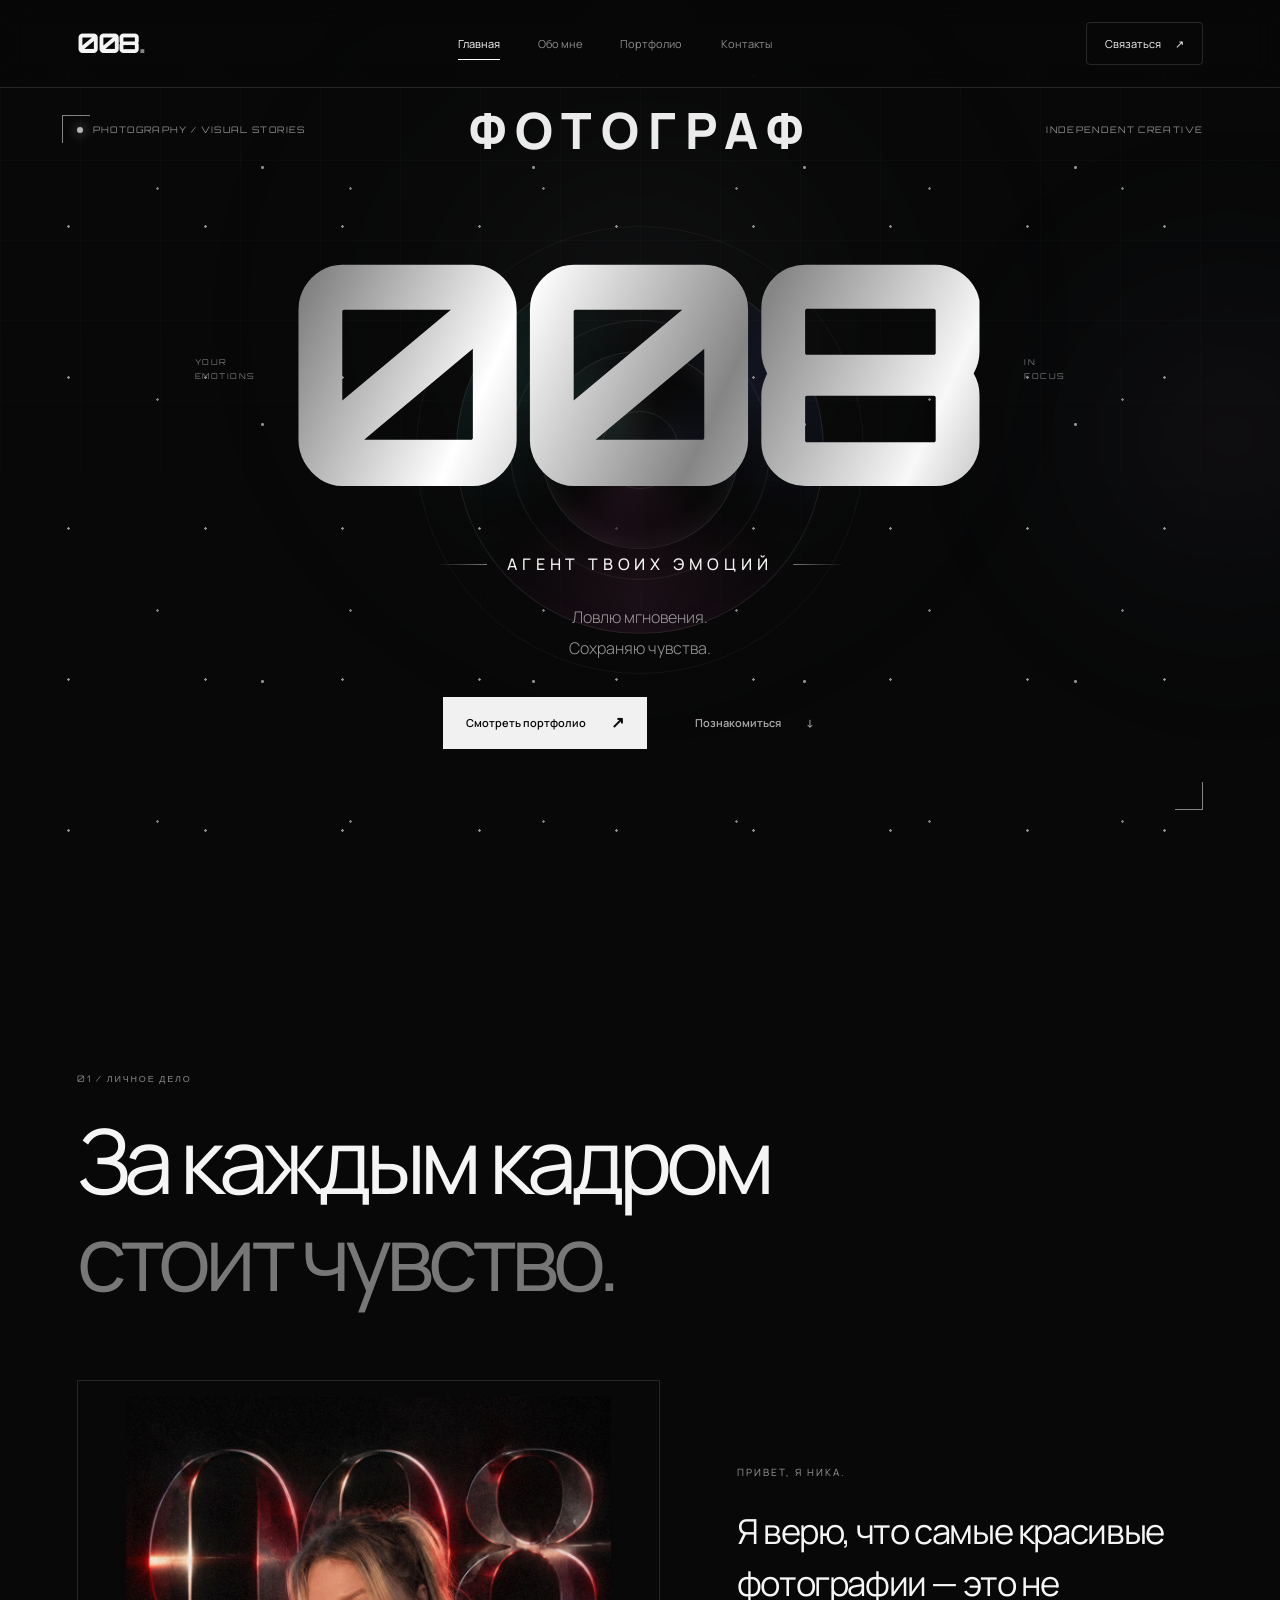
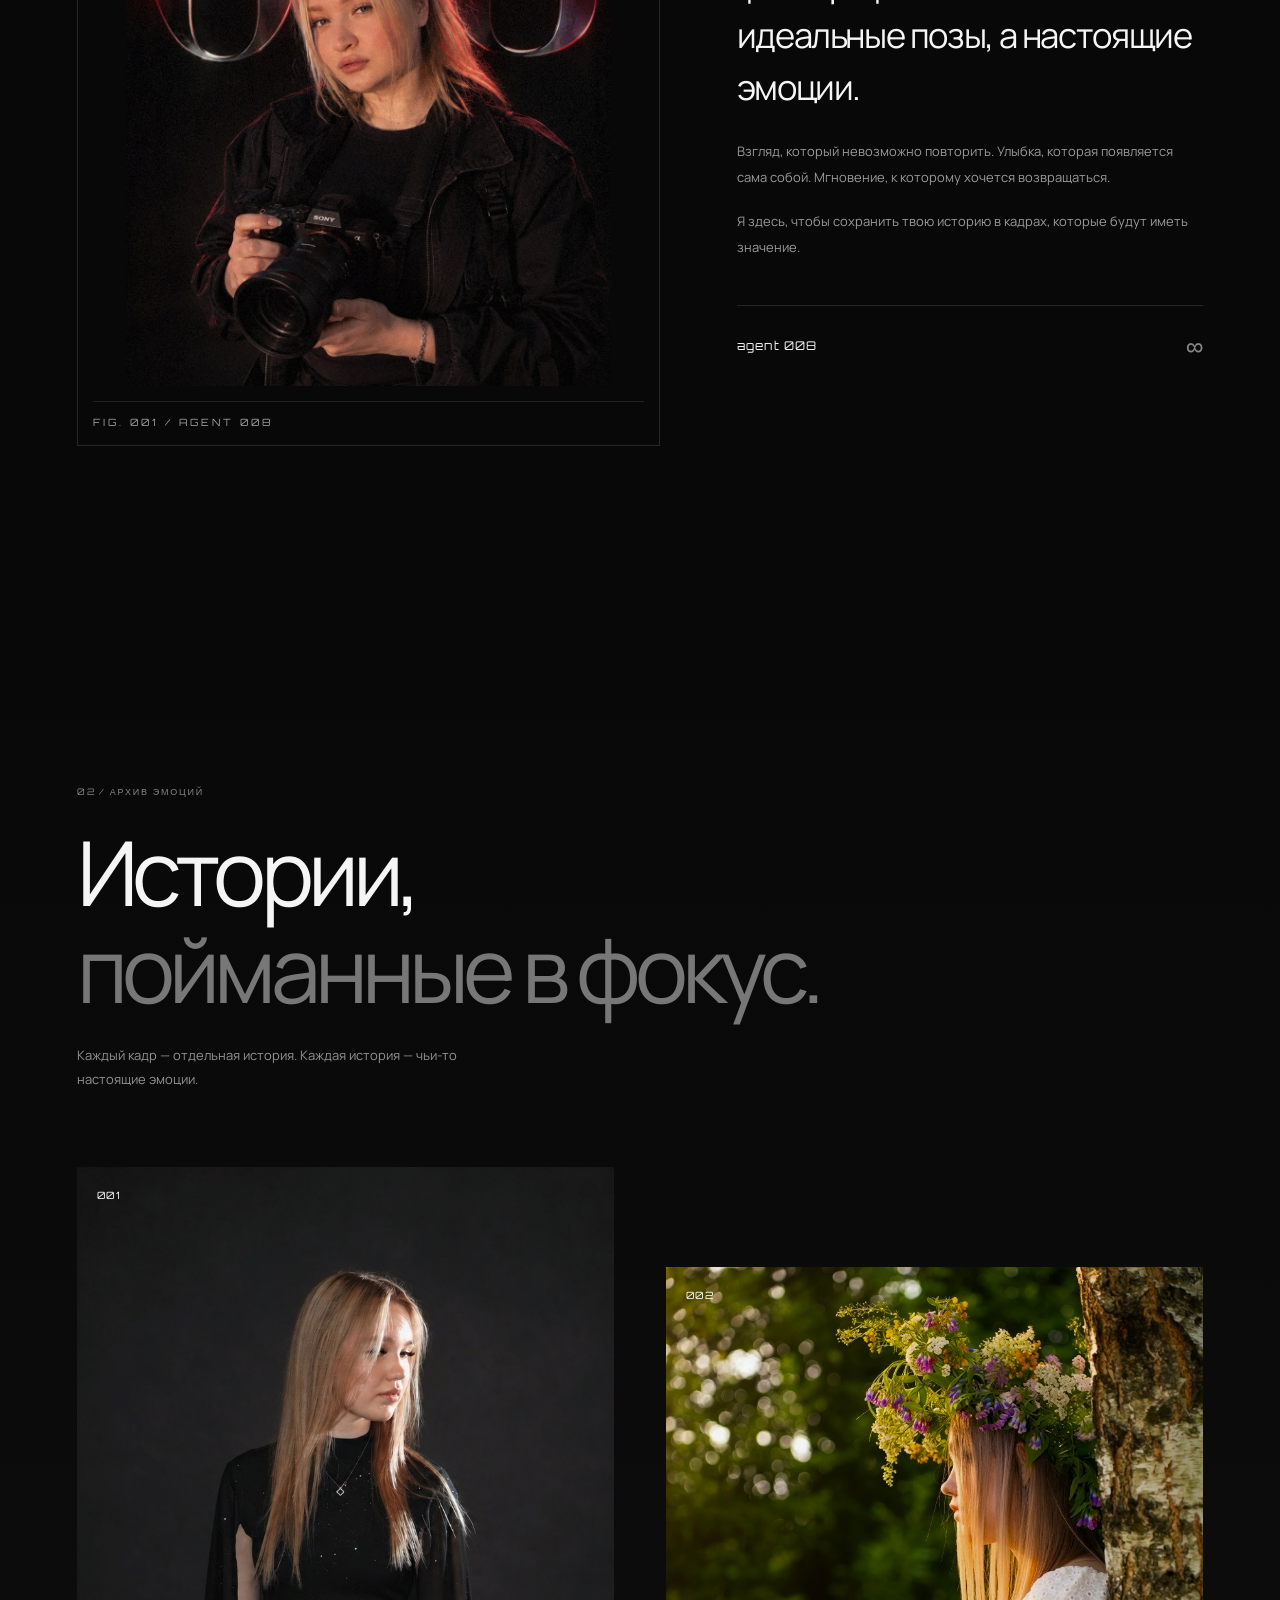
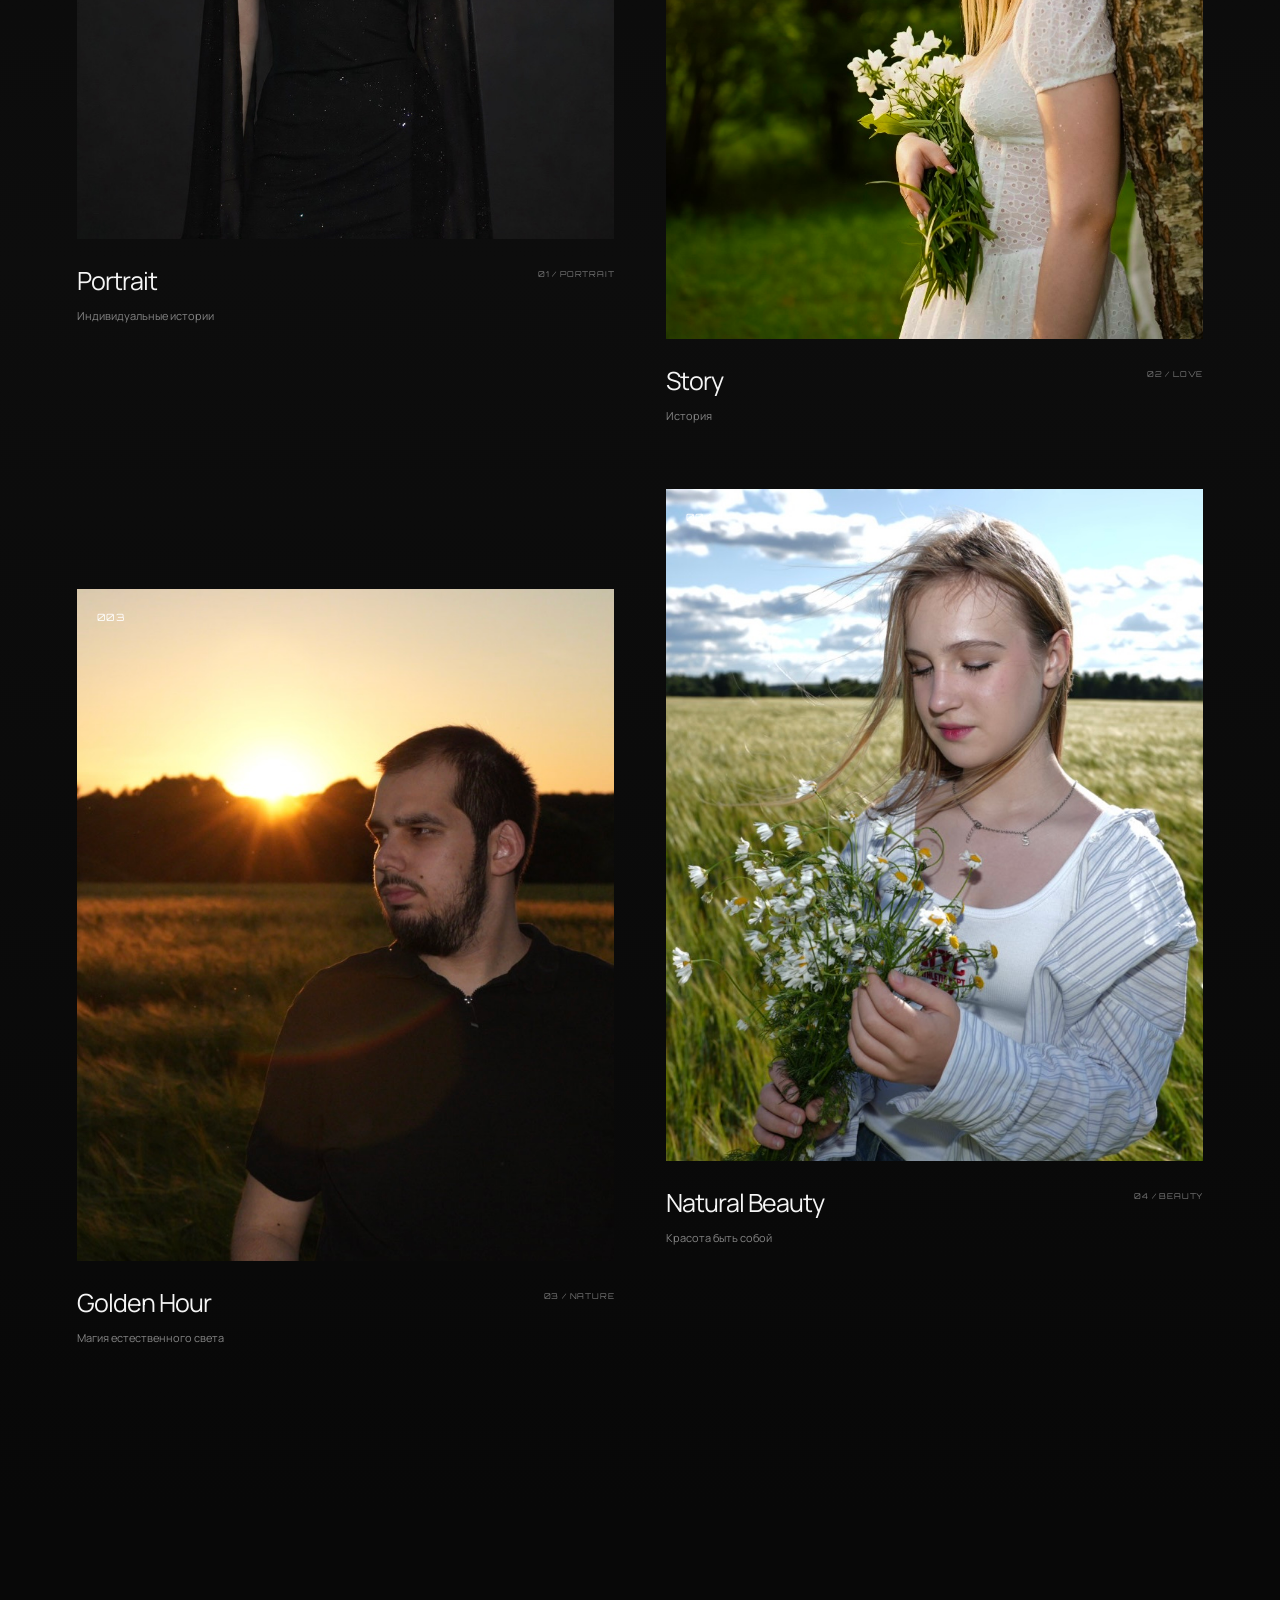
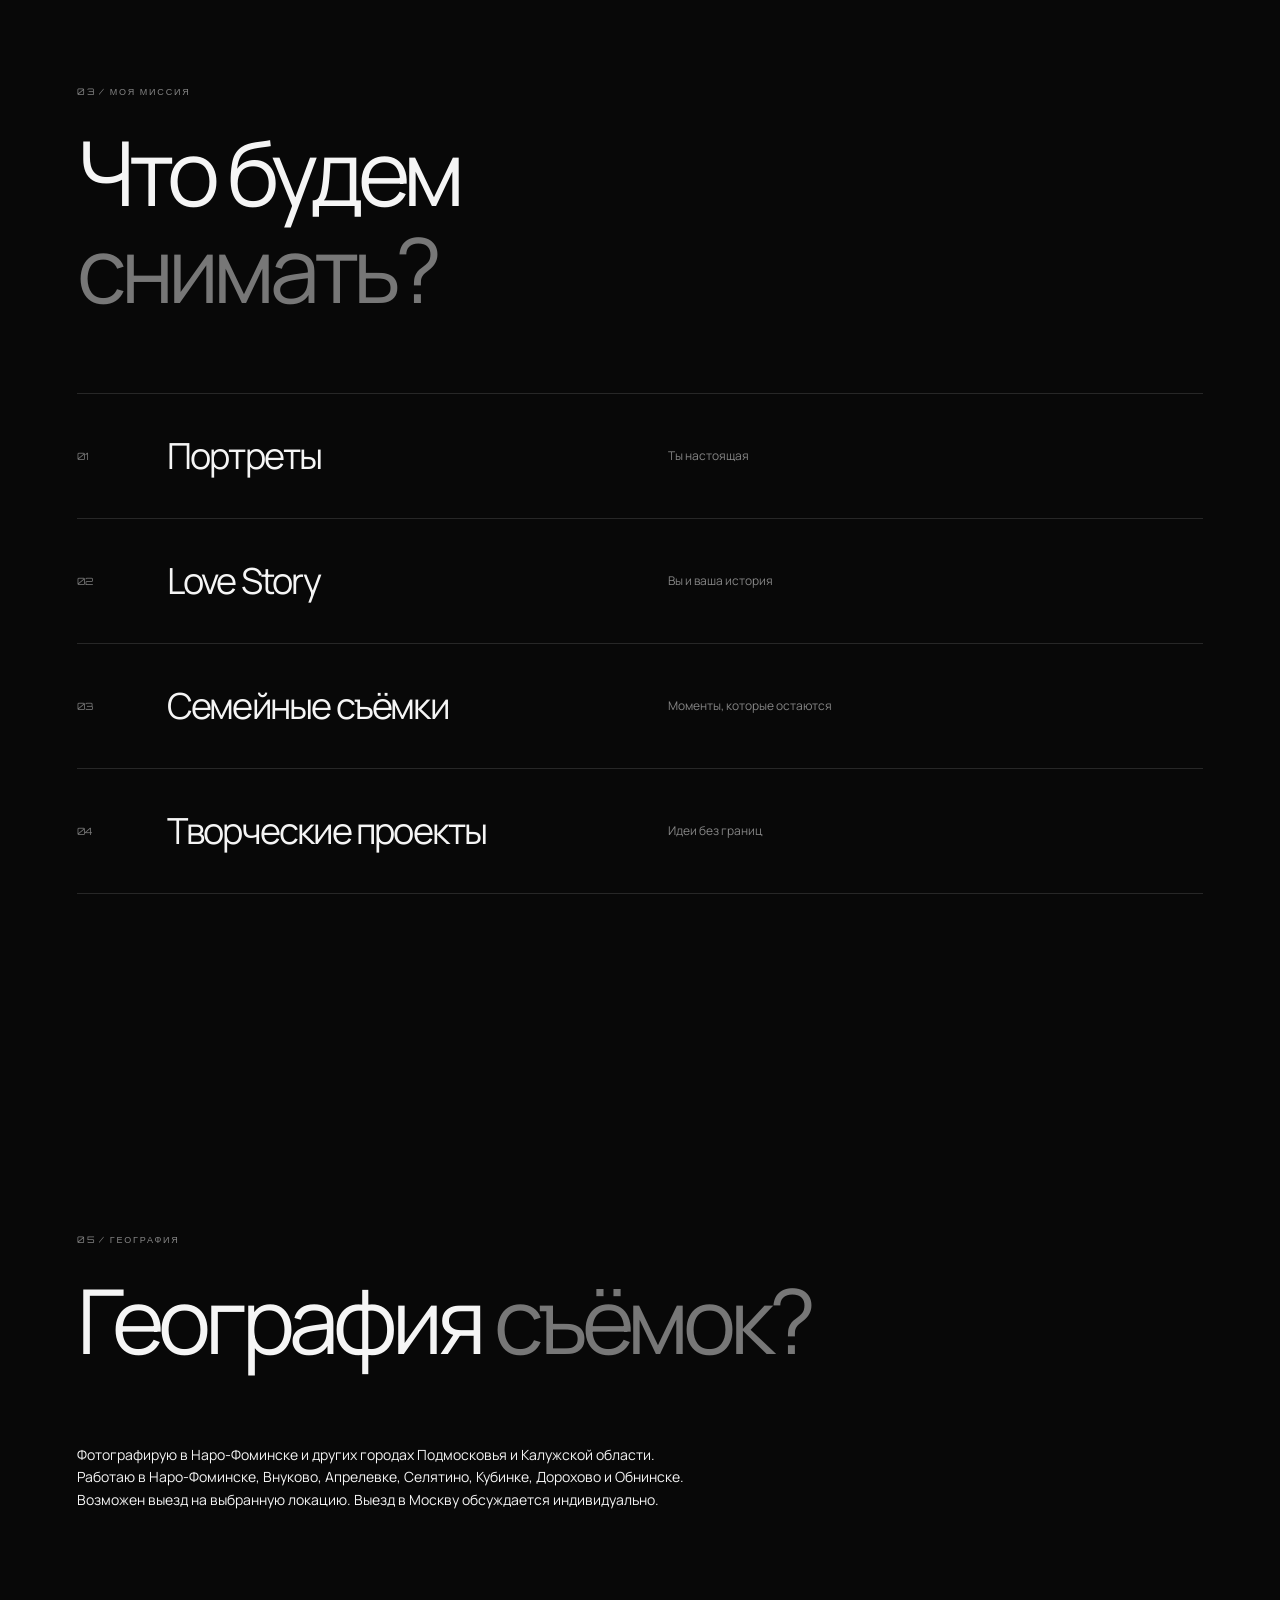
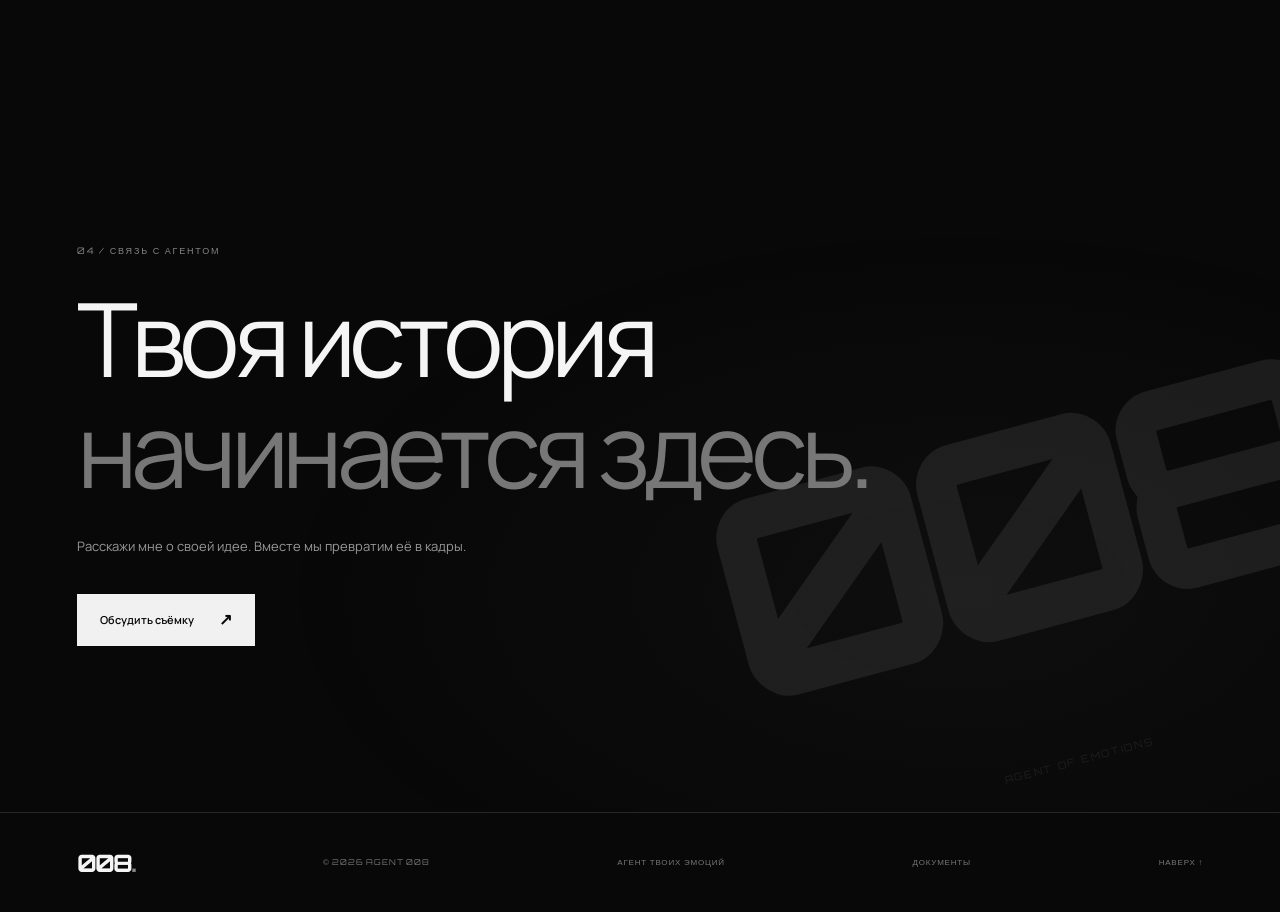
==== commit 1a457ba0: "Add files via upload" ====
--- a/index.html
+++ b/index.html
@@ -6,9 +6,9 @@
     <meta name="viewport" content="width=device-width, initial-scale=1.0">
 
     <meta
-        name="description"
-        content="008 — Агент твоих эмоций. Фотография, портреты и истории в кадре."
-    >
+    name="description"
+    content="AGENT 008 — фотограф Ника. Портретные, индивидуальные, семейные фотосессии и Love Story. Съёмки в Наро-Фоминске, Внуково, Апрелевке, Селятино, Кубинке, Дорохово и Обнинске."
+>
 
     <meta name="theme-color" content="#080808">
 
@@ -65,6 +65,28 @@
     >
 
     <script src="script.js" defer></script>
+
+<script type="application/ld+json">
+{
+  "@context": "https://schema.org",
+  "@type": "Person",
+  "name": "Ника",
+  "alternateName": "AGENT 008",
+  "jobTitle": "Фотограф",
+  "url": "https://agent008.ru/",
+  "description": "Портретный, семейный и индивидуальный фотограф. Фотосессии и Love Story.",
+  "areaServed": [
+    "Наро-Фоминск",
+    "Внуково",
+    "Апрелевка",
+    "Селятино",
+    "Кубинка",
+    "Дорохово",
+    "Обнинск",
+    "Москва"
+  ]
+}
+</script>
 </head>
 
 <body>
@@ -483,6 +505,32 @@
 
             </section>
 
+
+
+<!-- ГЕОГРАФИЯ СЪЁМОК -->
+<section class="coverage section" id="coverage">
+
+    <div class="section__heading reveal">
+        <span class="eyebrow">05 / ГЕОГРАФИЯ</span>
+        <h2>География <span>съёмок?</span></h2>
+    </div>
+
+    <div class="coverage__content reveal">
+        <p class="coverage__text">
+            Фотографирую в Наро-Фоминске и других городах Подмосковья и Калужской области.
+        </p>
+
+        <p class="coverage__text">
+           Работаю в Наро-Фоминске, Внуково, Апрелевке, Селятино, Кубинке, Дорохово и Обнинске.<br>
+           <span> Возможен выезд на выбранную локацию.
+            Выезд в Москву обсуждается индивидуально.</span>
+        </p>
+    </div>
+
+</section>
+
+</section>
+
             <!-- КОНТАКТЫ -->
             <section class="contact section" id="contact">
 
